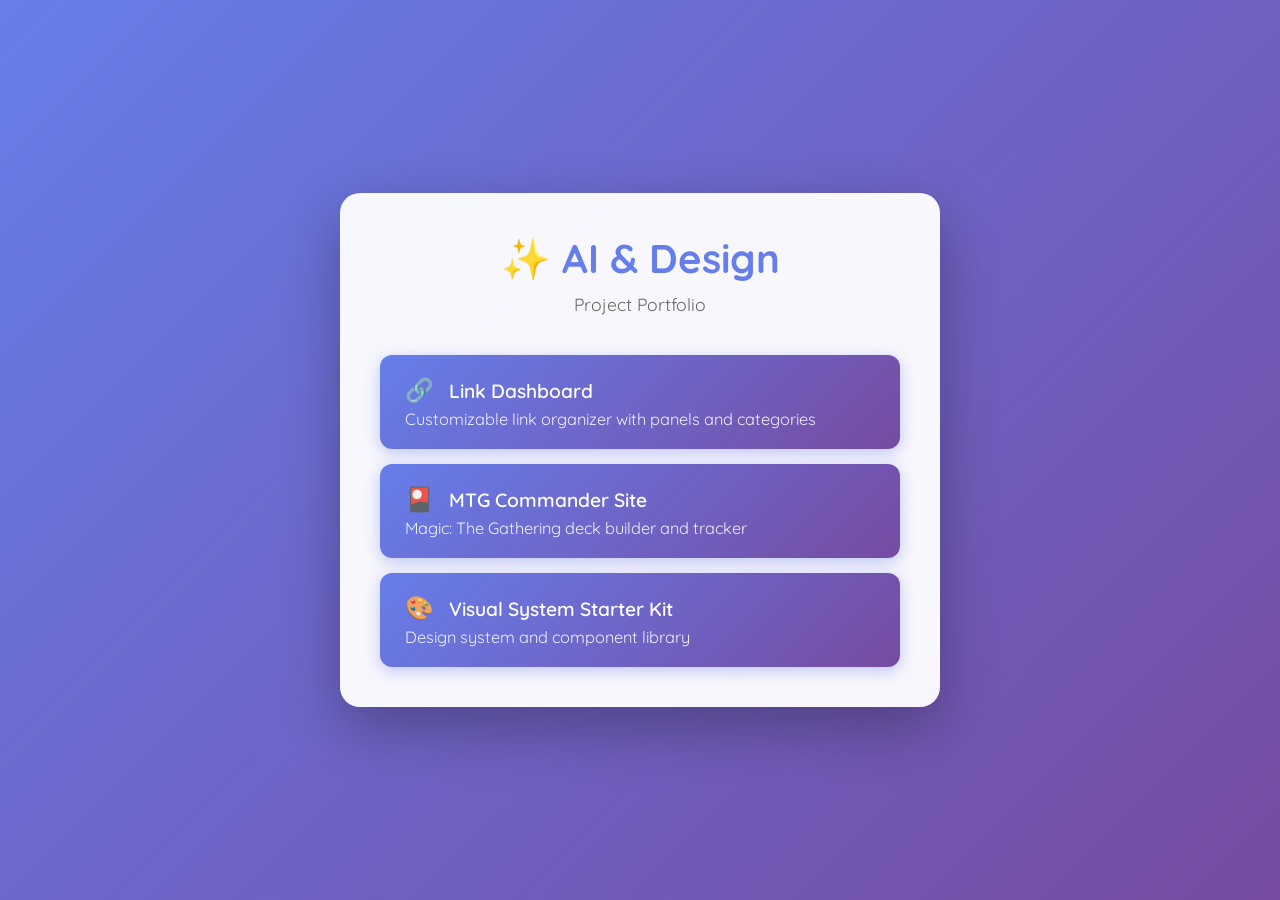
==== index.html @ 387e3c29 "Add project index page with links to all projects" ====
<!DOCTYPE html>
<html lang="en">
<head>
    <meta charset="UTF-8">
    <meta name="viewport" content="width=device-width, initial-scale=1.0">
    <title>AI & Design Projects</title>
    <link rel="preconnect" href="https://fonts.googleapis.com">
    <link rel="preconnect" href="https://fonts.gstatic.com" crossorigin>
    <link href="https://fonts.googleapis.com/css2?family=Quicksand:wght@500;600;700&display=swap" rel="stylesheet">
    <style>
        * {
            margin: 0;
            padding: 0;
            box-sizing: border-box;
        }

        body {
            font-family: 'Quicksand', sans-serif;
            background: linear-gradient(135deg, #667eea 0%, #764ba2 100%);
            min-height: 100vh;
            display: flex;
            align-items: center;
            justify-content: center;
            padding: 20px;
        }

        .container {
            background: rgba(255, 255, 255, 0.95);
            border-radius: 20px;
            padding: 40px;
            max-width: 600px;
            width: 100%;
            box-shadow: 0 20px 60px rgba(0, 0, 0, 0.3);
        }

        h1 {
            text-align: center;
            color: #667eea;
            margin-bottom: 10px;
            font-size: 2.5em;
        }

        .subtitle {
            text-align: center;
            color: #666;
            margin-bottom: 40px;
            font-size: 1.1em;
        }

        .projects {
            display: flex;
            flex-direction: column;
            gap: 15px;
        }

        .project-link {
            display: block;
            padding: 20px 25px;
            background: linear-gradient(135deg, #667eea 0%, #764ba2 100%);
            color: white;
            text-decoration: none;
            border-radius: 12px;
            font-size: 1.2em;
            font-weight: 600;
            transition: transform 0.2s, box-shadow 0.2s;
            box-shadow: 0 4px 15px rgba(102, 126, 234, 0.4);
        }

        .project-link:hover {
            transform: translateY(-3px);
            box-shadow: 0 6px 20px rgba(102, 126, 234, 0.6);
        }

        .project-link .emoji {
            margin-right: 10px;
            font-size: 1.2em;
        }

        .project-description {
            display: block;
            font-size: 0.85em;
            margin-top: 5px;
            opacity: 0.9;
            font-weight: 400;
        }
    </style>
</head>
<body>
    <div class="container">
        <h1>✨ AI & Design</h1>
        <p class="subtitle">Project Portfolio</p>
        
        <div class="projects">
            <a href="Link Site/dashboard/index.html" class="project-link">
                <span class="emoji">🔗</span>
                <span>Link Dashboard</span>
                <span class="project-description">Customizable link organizer with panels and categories</span>
            </a>
            
            <a href="MTG site /mtg-js-blueprint/index.html" class="project-link">
                <span class="emoji">🎴</span>
                <span>MTG Commander Site</span>
                <span class="project-description">Magic: The Gathering deck builder and tracker</span>
            </a>
            
            <a href="visual-system-starter-kit/index.html" class="project-link">
                <span class="emoji">🎨</span>
                <span>Visual System Starter Kit</span>
                <span class="project-description">Design system and component library</span>
            </a>
        </div>
    </div>
</body>
</html>
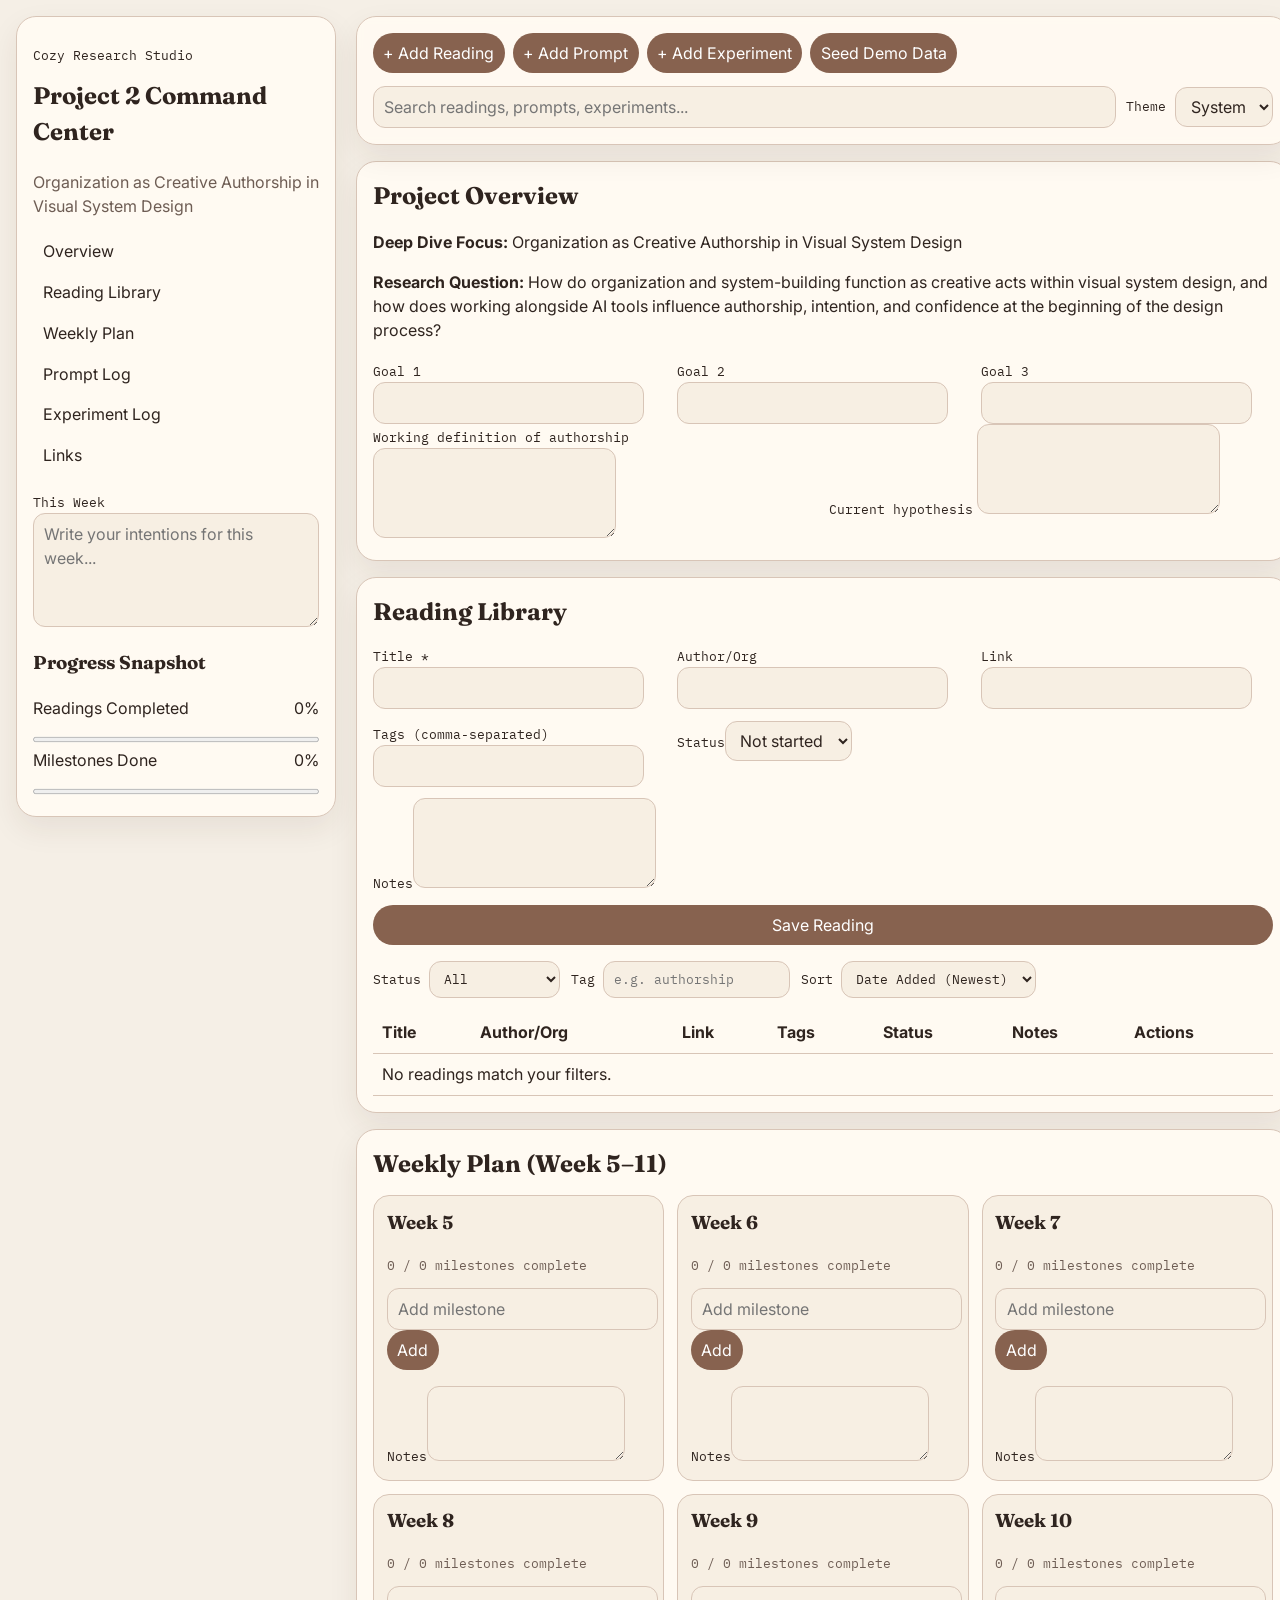
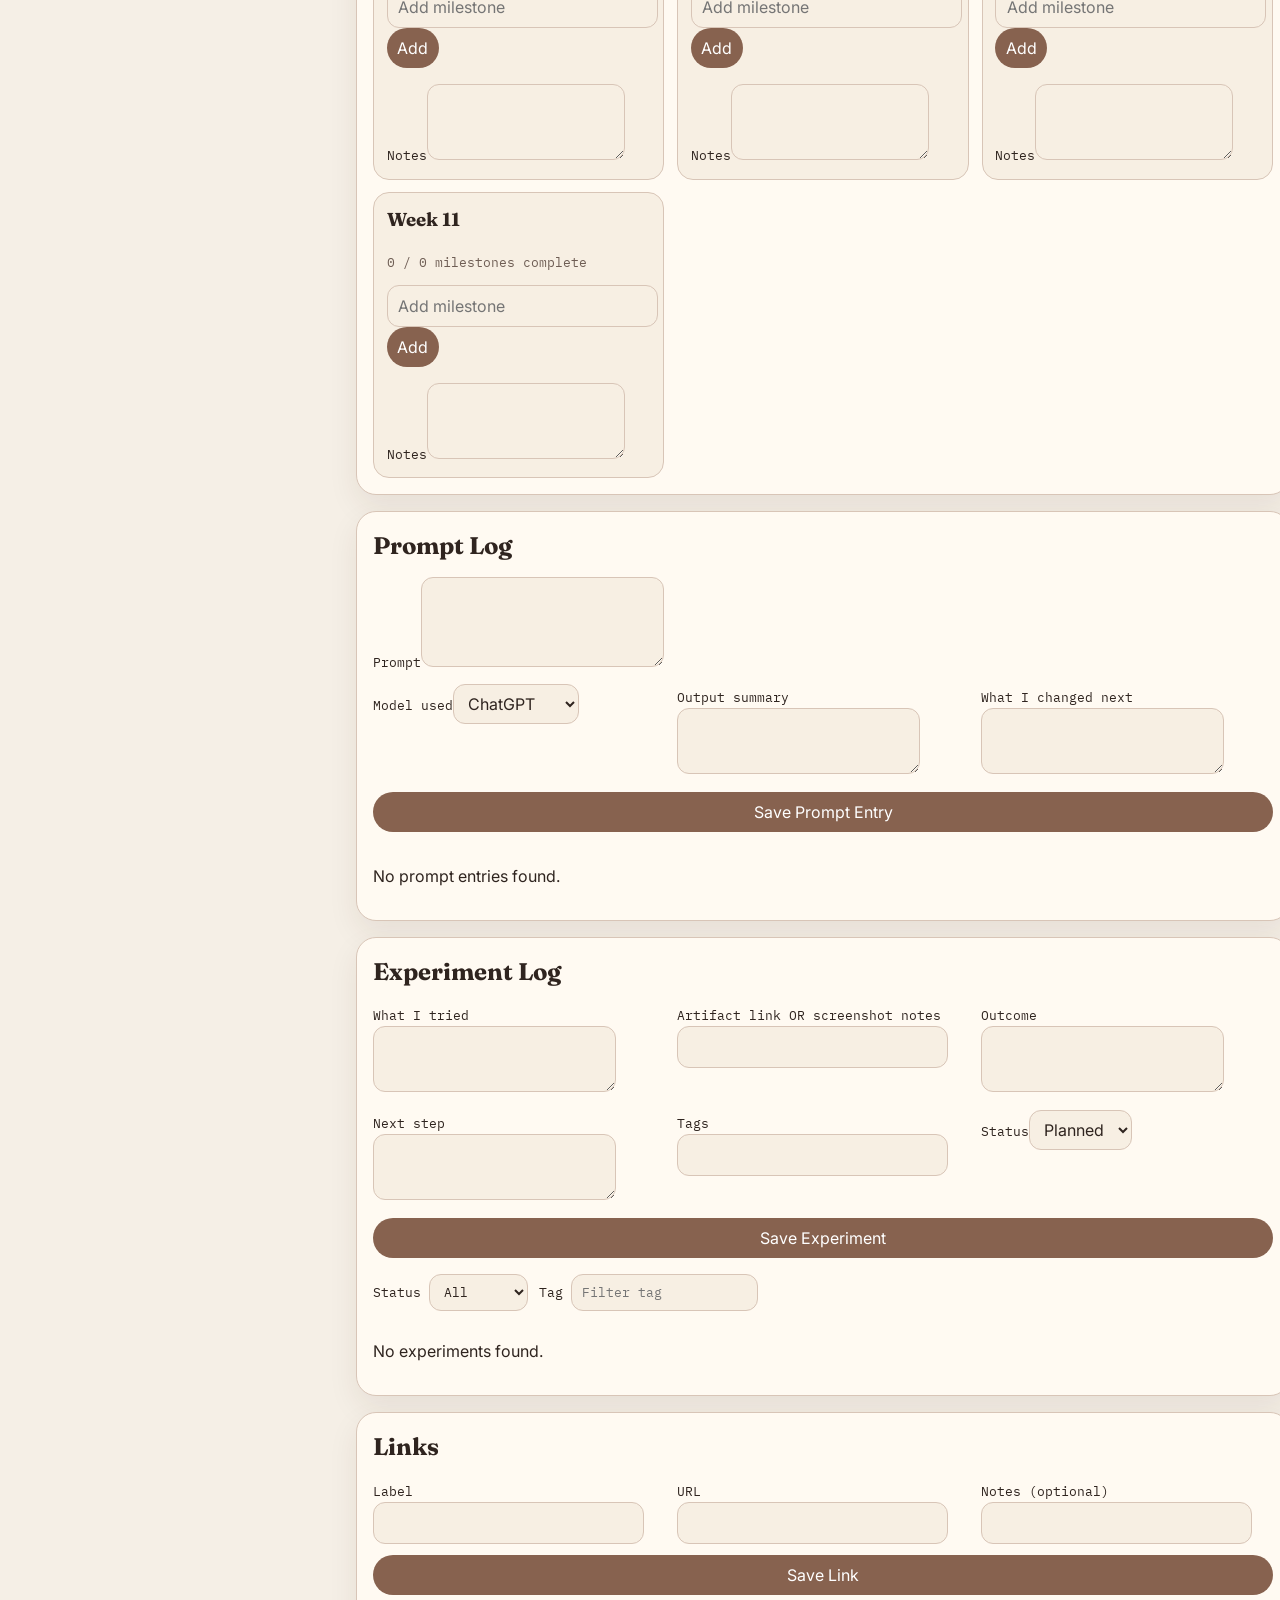
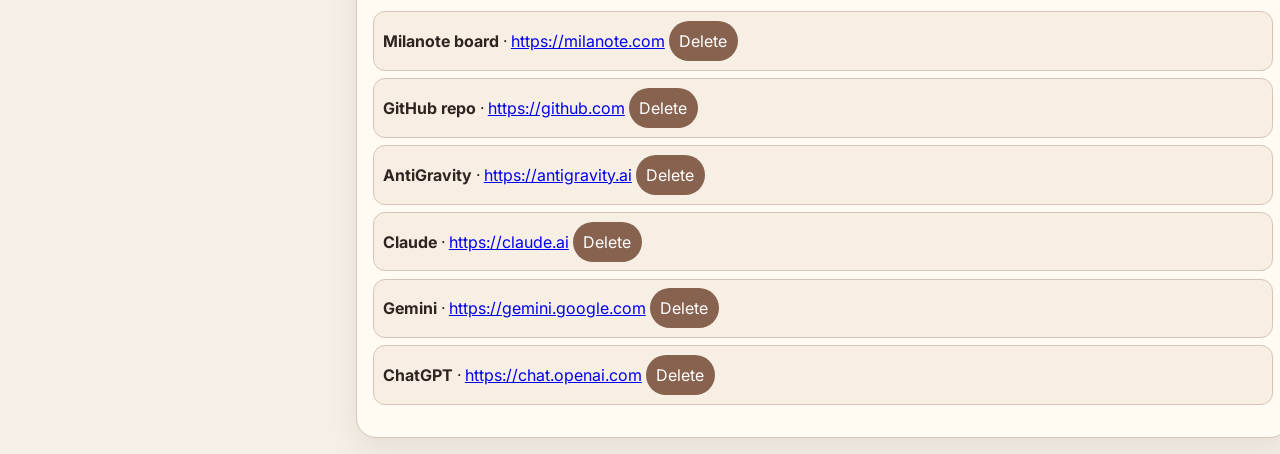
==== commit 9393ec09: "Build Project 2 cozy research dashboard" ====
--- a/index.html
+++ b/index.html
@@ -1,114 +1,197 @@
 <!DOCTYPE html>
-<html lang="en">
+<html lang="en" data-theme="system">
 <head>
-    <meta charset="UTF-8">
-    <meta name="viewport" content="width=device-width, initial-scale=1.0">
-    <title>AI & Design Projects</title>
-    <link rel="preconnect" href="https://fonts.googleapis.com">
-    <link rel="preconnect" href="https://fonts.gstatic.com" crossorigin>
-    <link href="https://fonts.googleapis.com/css2?family=Quicksand:wght@500;600;700&display=swap" rel="stylesheet">
-    <style>
-        * {
-            margin: 0;
-            padding: 0;
-            box-sizing: border-box;
-        }
-
-        body {
-            font-family: 'Quicksand', sans-serif;
-            background: linear-gradient(135deg, #667eea 0%, #764ba2 100%);
-            min-height: 100vh;
-            display: flex;
-            align-items: center;
-            justify-content: center;
-            padding: 20px;
-        }
-
-        .container {
-            background: rgba(255, 255, 255, 0.95);
-            border-radius: 20px;
-            padding: 40px;
-            max-width: 600px;
-            width: 100%;
-            box-shadow: 0 20px 60px rgba(0, 0, 0, 0.3);
-        }
-
-        h1 {
-            text-align: center;
-            color: #667eea;
-            margin-bottom: 10px;
-            font-size: 2.5em;
-        }
-
-        .subtitle {
-            text-align: center;
-            color: #666;
-            margin-bottom: 40px;
-            font-size: 1.1em;
-        }
-
-        .projects {
-            display: flex;
-            flex-direction: column;
-            gap: 15px;
-        }
-
-        .project-link {
-            display: block;
-            padding: 20px 25px;
-            background: linear-gradient(135deg, #667eea 0%, #764ba2 100%);
-            color: white;
-            text-decoration: none;
-            border-radius: 12px;
-            font-size: 1.2em;
-            font-weight: 600;
-            transition: transform 0.2s, box-shadow 0.2s;
-            box-shadow: 0 4px 15px rgba(102, 126, 234, 0.4);
-        }
-
-        .project-link:hover {
-            transform: translateY(-3px);
-            box-shadow: 0 6px 20px rgba(102, 126, 234, 0.6);
-        }
-
-        .project-link .emoji {
-            margin-right: 10px;
-            font-size: 1.2em;
-        }
-
-        .project-description {
-            display: block;
-            font-size: 0.85em;
-            margin-top: 5px;
-            opacity: 0.9;
-            font-weight: 400;
-        }
-    </style>
+  <meta charset="UTF-8" />
+  <meta name="viewport" content="width=device-width, initial-scale=1.0" />
+  <title>Project 2 Command Center · Cozy Research Studio</title>
+  <script>
+    (function applyThemeBeforePaint() {
+      const key = 'p2_theme_preference';
+      const saved = localStorage.getItem(key) || 'system';
+      const root = document.documentElement;
+      root.setAttribute('data-theme', saved);
+      if (saved === 'system') {
+        root.setAttribute(
+          'data-system-theme',
+          window.matchMedia('(prefers-color-scheme: dark)').matches ? 'dark' : 'light'
+        );
+      }
+    })();
+  </script>
+  <link rel="preconnect" href="https://fonts.googleapis.com" />
+  <link rel="preconnect" href="https://fonts.gstatic.com" crossorigin />
+  <link href="https://fonts.googleapis.com/css2?family=Fraunces:opsz,wght@9..144,400;9..144,600&family=Inter:wght@400;500;600;700&family=IBM+Plex+Mono:wght@400;500&display=swap" rel="stylesheet" />
+  <link rel="stylesheet" href="styles.css" />
 </head>
 <body>
-    <div class="container">
-        <h1>✨ AI & Design</h1>
-        <p class="subtitle">Project Portfolio</p>
-        
-        <div class="projects">
-            <a href="Link Site/dashboard/index.html" class="project-link">
-                <span class="emoji">🔗</span>
-                <span>Link Dashboard</span>
-                <span class="project-description">Customizable link organizer with panels and categories</span>
-            </a>
-            
-            <a href="MTG site /mtg-js-blueprint/index.html" class="project-link">
-                <span class="emoji">🎴</span>
-                <span>MTG Commander Site</span>
-                <span class="project-description">Magic: The Gathering deck builder and tracker</span>
-            </a>
-            
-            <a href="visual-system-starter-kit/index.html" class="project-link">
-                <span class="emoji">🎨</span>
-                <span>Visual System Starter Kit</span>
-                <span class="project-description">Design system and component library</span>
-            </a>
+  <div class="app-shell">
+    <aside class="sidebar">
+      <div class="sidebar-title-wrap">
+        <p class="eyebrow">Cozy Research Studio</p>
+        <h1>Project 2 Command Center</h1>
+        <p class="subtitle">Organization as Creative Authorship in Visual System Design</p>
+      </div>
+
+      <nav class="sidebar-nav" aria-label="Section navigation">
+        <a href="#overview">Overview</a>
+        <a href="#readings">Reading Library</a>
+        <a href="#plan">Weekly Plan</a>
+        <a href="#prompts">Prompt Log</a>
+        <a href="#experiments">Experiment Log</a>
+        <a href="#links">Links</a>
+      </nav>
+
+      <section class="widget">
+        <label for="thisWeekText">This Week</label>
+        <textarea id="thisWeekText" rows="4" placeholder="Write your intentions for this week..."></textarea>
+      </section>
+
+      <section class="widget meters">
+        <h3>Progress Snapshot</h3>
+        <div>
+          <div class="meter-label"><span>Readings Completed</span><span id="readingProgressLabel">0%</span></div>
+          <progress id="readingProgress" max="100" value="0"></progress>
         </div>
-    </div>
+        <div>
+          <div class="meter-label"><span>Milestones Done</span><span id="milestoneProgressLabel">0%</span></div>
+          <progress id="milestoneProgress" max="100" value="0"></progress>
+        </div>
+      </section>
+    </aside>
+
+    <main class="main-content">
+      <header class="top-controls card">
+        <div class="quick-actions" role="group" aria-label="Quick add actions">
+          <button type="button" id="quickAddReading">+ Add Reading</button>
+          <button type="button" id="quickAddPrompt">+ Add Prompt</button>
+          <button type="button" id="quickAddExperiment">+ Add Experiment</button>
+          <button type="button" id="seedDemoData">Seed Demo Data</button>
+        </div>
+        <div class="search-theme-row">
+          <label for="globalSearch" class="sr-only">Global Search</label>
+          <input type="search" id="globalSearch" placeholder="Search readings, prompts, experiments..." />
+          <label for="themeSelect">Theme</label>
+          <select id="themeSelect">
+            <option value="light">Light</option>
+            <option value="dark">Dark</option>
+            <option value="system">System</option>
+          </select>
+        </div>
+      </header>
+
+      <section id="overview" class="card panel">
+        <h2>Project Overview</h2>
+        <p><strong>Deep Dive Focus:</strong> Organization as Creative Authorship in Visual System Design</p>
+        <p><strong>Research Question:</strong> How do organization and system-building function as creative acts within visual system design, and how does working alongside AI tools influence authorship, intention, and confidence at the beginning of the design process?</p>
+
+        <div class="form-grid goals-grid">
+          <div>
+            <label for="goal1">Goal 1</label>
+            <input id="goal1" type="text" />
+          </div>
+          <div>
+            <label for="goal2">Goal 2</label>
+            <input id="goal2" type="text" />
+          </div>
+          <div>
+            <label for="goal3">Goal 3</label>
+            <input id="goal3" type="text" />
+          </div>
+        </div>
+
+        <div class="form-grid">
+          <div>
+            <label for="workingDefinition">Working definition of authorship</label>
+            <textarea id="workingDefinition" rows="3"></textarea>
+          </div>
+          <div>
+            <label for="currentHypothesis">Current hypothesis</label>
+            <textarea id="currentHypothesis" rows="3"></textarea>
+          </div>
+        </div>
+      </section>
+
+      <section id="readings" class="card panel">
+        <h2>Reading Library</h2>
+        <form id="readingForm" class="stack-form">
+          <div class="form-grid">
+            <div><label for="readingTitle">Title *</label><input id="readingTitle" required type="text" /></div>
+            <div><label for="readingAuthor">Author/Org</label><input id="readingAuthor" type="text" /></div>
+            <div><label for="readingLink">Link</label><input id="readingLink" type="url" /></div>
+            <div><label for="readingTags">Tags (comma-separated)</label><input id="readingTags" type="text" /></div>
+            <div><label for="readingStatus">Status</label><select id="readingStatus"><option>Not started</option><option>In progress</option><option>Completed</option></select></div>
+          </div>
+          <div><label for="readingNotes">Notes</label><textarea id="readingNotes" rows="3"></textarea></div>
+          <button type="submit">Save Reading</button>
+        </form>
+
+        <div class="controls-row">
+          <label>Status <select id="readingStatusFilter"><option value="all">All</option><option>Not started</option><option>In progress</option><option>Completed</option></select></label>
+          <label>Tag <input id="readingTagFilter" type="text" placeholder="e.g. authorship" /></label>
+          <label>Sort <select id="readingSort"><option value="date-desc">Date Added (Newest)</option><option value="date-asc">Date Added (Oldest)</option><option value="status">Status</option></select></label>
+        </div>
+
+        <div class="table-wrap">
+          <table>
+            <thead><tr><th>Title</th><th>Author/Org</th><th>Link</th><th>Tags</th><th>Status</th><th>Notes</th><th>Actions</th></tr></thead>
+            <tbody id="readingTableBody"></tbody>
+          </table>
+        </div>
+      </section>
+
+      <section id="plan" class="card panel">
+        <h2>Weekly Plan (Week 5–11)</h2>
+        <div id="weeklyCards" class="weekly-grid"></div>
+      </section>
+
+      <section id="prompts" class="card panel">
+        <h2>Prompt Log</h2>
+        <form id="promptForm" class="stack-form">
+          <div><label for="promptText">Prompt</label><textarea id="promptText" rows="3"></textarea></div>
+          <div class="form-grid">
+            <div><label for="promptModel">Model used</label><select id="promptModel"><option>ChatGPT</option><option>Claude</option><option>Gemini</option><option>AntiGravity</option><option>Other</option></select></div>
+            <div><label for="promptSummary">Output summary</label><textarea id="promptSummary" rows="2"></textarea></div>
+            <div><label for="promptChange">What I changed next</label><textarea id="promptChange" rows="2"></textarea></div>
+          </div>
+          <button type="submit">Save Prompt Entry</button>
+        </form>
+        <div id="promptList" class="cards-list"></div>
+      </section>
+
+      <section id="experiments" class="card panel">
+        <h2>Experiment Log</h2>
+        <form id="experimentForm" class="stack-form">
+          <div class="form-grid">
+            <div><label for="experimentTried">What I tried</label><textarea id="experimentTried" rows="2"></textarea></div>
+            <div><label for="experimentArtifact">Artifact link OR screenshot notes</label><input id="experimentArtifact" type="text" /></div>
+            <div><label for="experimentOutcome">Outcome</label><textarea id="experimentOutcome" rows="2"></textarea></div>
+            <div><label for="experimentNext">Next step</label><textarea id="experimentNext" rows="2"></textarea></div>
+            <div><label for="experimentTags">Tags</label><input id="experimentTags" type="text" /></div>
+            <div><label for="experimentStatus">Status</label><select id="experimentStatus"><option>Planned</option><option>Running</option><option>Done</option></select></div>
+          </div>
+          <button type="submit">Save Experiment</button>
+        </form>
+        <div class="controls-row">
+          <label>Status <select id="experimentStatusFilter"><option value="all">All</option><option>Planned</option><option>Running</option><option>Done</option></select></label>
+          <label>Tag <input id="experimentTagFilter" type="text" placeholder="Filter tag" /></label>
+        </div>
+        <div id="experimentList" class="cards-list"></div>
+      </section>
+
+      <section id="links" class="card panel">
+        <h2>Links</h2>
+        <form id="linkForm" class="stack-form">
+          <div class="form-grid">
+            <div><label for="linkLabel">Label</label><input id="linkLabel" type="text" /></div>
+            <div><label for="linkUrl">URL</label><input id="linkUrl" type="url" /></div>
+            <div><label for="linkNotes">Notes (optional)</label><input id="linkNotes" type="text" /></div>
+          </div>
+          <button type="submit">Save Link</button>
+        </form>
+        <ul id="linksList" class="links-list"></ul>
+      </section>
+    </main>
+  </div>
+  <script src="script.js"></script>
 </body>
-</html>+</html>
--- a/styles.css
+++ b/styles.css
@@ -0,0 +1,129 @@
+:root {
+  --bg: #f5efe6;
+  --surface: #fffaf2;
+  --surface-2: #f7efe3;
+  --text: #2f241f;
+  --muted: #6e5d54;
+  --accent: #87624f;
+  --accent-soft: #ecdacb;
+  --border: #d8c5b7;
+  --shadow: 0 12px 30px rgba(61, 38, 24, 0.08);
+}
+
+:root[data-theme='dark'],
+:root[data-theme='system'][data-system-theme='dark'] {
+  --bg: #1d1815;
+  --surface: #2a221d;
+  --surface-2: #332923;
+  --text: #f4ebe5;
+  --muted: #cfbdb1;
+  --accent: #e4a883;
+  --accent-soft: #4a3528;
+  --border: #5f4d43;
+  --shadow: 0 12px 30px rgba(0, 0, 0, 0.35);
+}
+
+* { box-sizing: border-box; }
+html, body { margin: 0; }
+body {
+  font-family: 'Inter', sans-serif;
+  background: var(--bg);
+  color: var(--text);
+  line-height: 1.5;
+}
+
+h1, h2, h3 { font-family: 'Fraunces', serif; margin-top: 0; }
+h2 { margin-bottom: 0.8rem; }
+label, .eyebrow, .chip, .status-pill, .meta {
+  font-family: 'IBM Plex Mono', monospace;
+  font-size: 0.8rem;
+}
+
+.app-shell { display: grid; grid-template-columns: 320px 1fr; gap: 1.25rem; max-width: 1500px; margin: 0 auto; padding: 1rem; }
+.sidebar {
+  position: sticky;
+  top: 1rem;
+  align-self: start;
+  background: var(--surface);
+  border: 1px solid var(--border);
+  border-radius: 20px;
+  box-shadow: var(--shadow);
+  padding: 1rem;
+  max-height: calc(100vh - 2rem);
+  overflow: auto;
+}
+.subtitle { color: var(--muted); }
+.sidebar-nav { display: grid; gap: 0.35rem; margin: 1rem 0; }
+.sidebar-nav a { text-decoration: none; color: var(--text); padding: 0.35rem 0.6rem; border-radius: 999px; }
+.sidebar-nav a:hover, .sidebar-nav a:focus { background: var(--accent-soft); outline: none; }
+.widget { margin-top: 1rem; }
+.widget textarea { width: 100%; }
+.meter-label { display: flex; justify-content: space-between; margin-bottom: 0.25rem; }
+progress { width: 100%; height: 0.7rem; }
+
+.main-content { display: grid; gap: 1rem; }
+.card {
+  background: var(--surface);
+  border: 1px solid var(--border);
+  border-radius: 20px;
+  padding: 1rem;
+  box-shadow: var(--shadow);
+}
+.top-controls { position: sticky; top: 1rem; z-index: 10; display: grid; gap: 0.8rem; background: color-mix(in oklab, var(--surface), transparent 6%); backdrop-filter: blur(5px); }
+.quick-actions { display: flex; flex-wrap: wrap; gap: 0.5rem; }
+.search-theme-row { display: flex; flex-wrap: wrap; gap: 0.6rem; align-items: center; }
+#globalSearch { flex: 1; min-width: 260px; }
+
+button, input, select, textarea {
+  font: inherit;
+  color: inherit;
+  background: var(--surface-2);
+  border: 1px solid var(--border);
+  border-radius: 12px;
+  padding: 0.5rem 0.65rem;
+}
+button {
+  border-radius: 999px;
+  background: var(--accent);
+  color: #fff;
+  border: none;
+  cursor: pointer;
+}
+button:hover { transform: translateY(-1px); filter: brightness(1.05); }
+button:focus-visible, input:focus-visible, textarea:focus-visible, select:focus-visible, summary:focus-visible {
+  outline: 2px solid var(--accent);
+  outline-offset: 2px;
+}
+
+.form-grid { display: grid; gap: 0.75rem; grid-template-columns: repeat(auto-fit, minmax(220px, 1fr)); }
+.stack-form { display: grid; gap: 0.7rem; margin-bottom: 1rem; }
+.controls-row { display: flex; flex-wrap: wrap; gap: 0.7rem; margin-bottom: 0.8rem; }
+.table-wrap { overflow: auto; }
+table { width: 100%; border-collapse: collapse; min-width: 900px; }
+th, td { border-bottom: 1px solid var(--border); text-align: left; padding: 0.55rem; vertical-align: top; }
+
+.chip { display: inline-flex; padding: 0.18rem 0.45rem; margin: 0.1rem; border-radius: 999px; background: var(--accent-soft); }
+.status-pill { display: inline-flex; padding: 0.2rem 0.55rem; border-radius: 999px; }
+.status-not-started, .status-planned { background: #ccb9aa; color: #1c1511; }
+.status-in-progress, .status-running { background: #efd7a9; color: #2e2305; }
+.status-completed, .status-done { background: #aed8b0; color: #112413; }
+
+.weekly-grid { display: grid; gap: 0.8rem; grid-template-columns: repeat(auto-fit, minmax(280px, 1fr)); }
+.week-card { background: var(--surface-2); border: 1px solid var(--border); border-radius: 16px; padding: 0.8rem; }
+.week-milestones { list-style: none; padding: 0; margin: 0.5rem 0; display: grid; gap: 0.4rem; }
+.week-milestones li { display: flex; gap: 0.4rem; align-items: center; }
+
+.cards-list { display: grid; gap: 0.7rem; }
+.log-card { background: var(--surface-2); border: 1px solid var(--border); border-radius: 14px; padding: 0.75rem; }
+.log-card summary { cursor: pointer; }
+.meta { color: var(--muted); }
+.links-list { list-style: none; padding: 0; display: grid; gap: 0.45rem; }
+.links-list li { background: var(--surface-2); border: 1px solid var(--border); padding: 0.55rem; border-radius: 12px; }
+
+.sr-only { position: absolute; left: -9999px; }
+
+@media (max-width: 980px) {
+  .app-shell { grid-template-columns: 1fr; }
+  .sidebar { position: static; max-height: none; }
+  .top-controls { position: static; }
+}
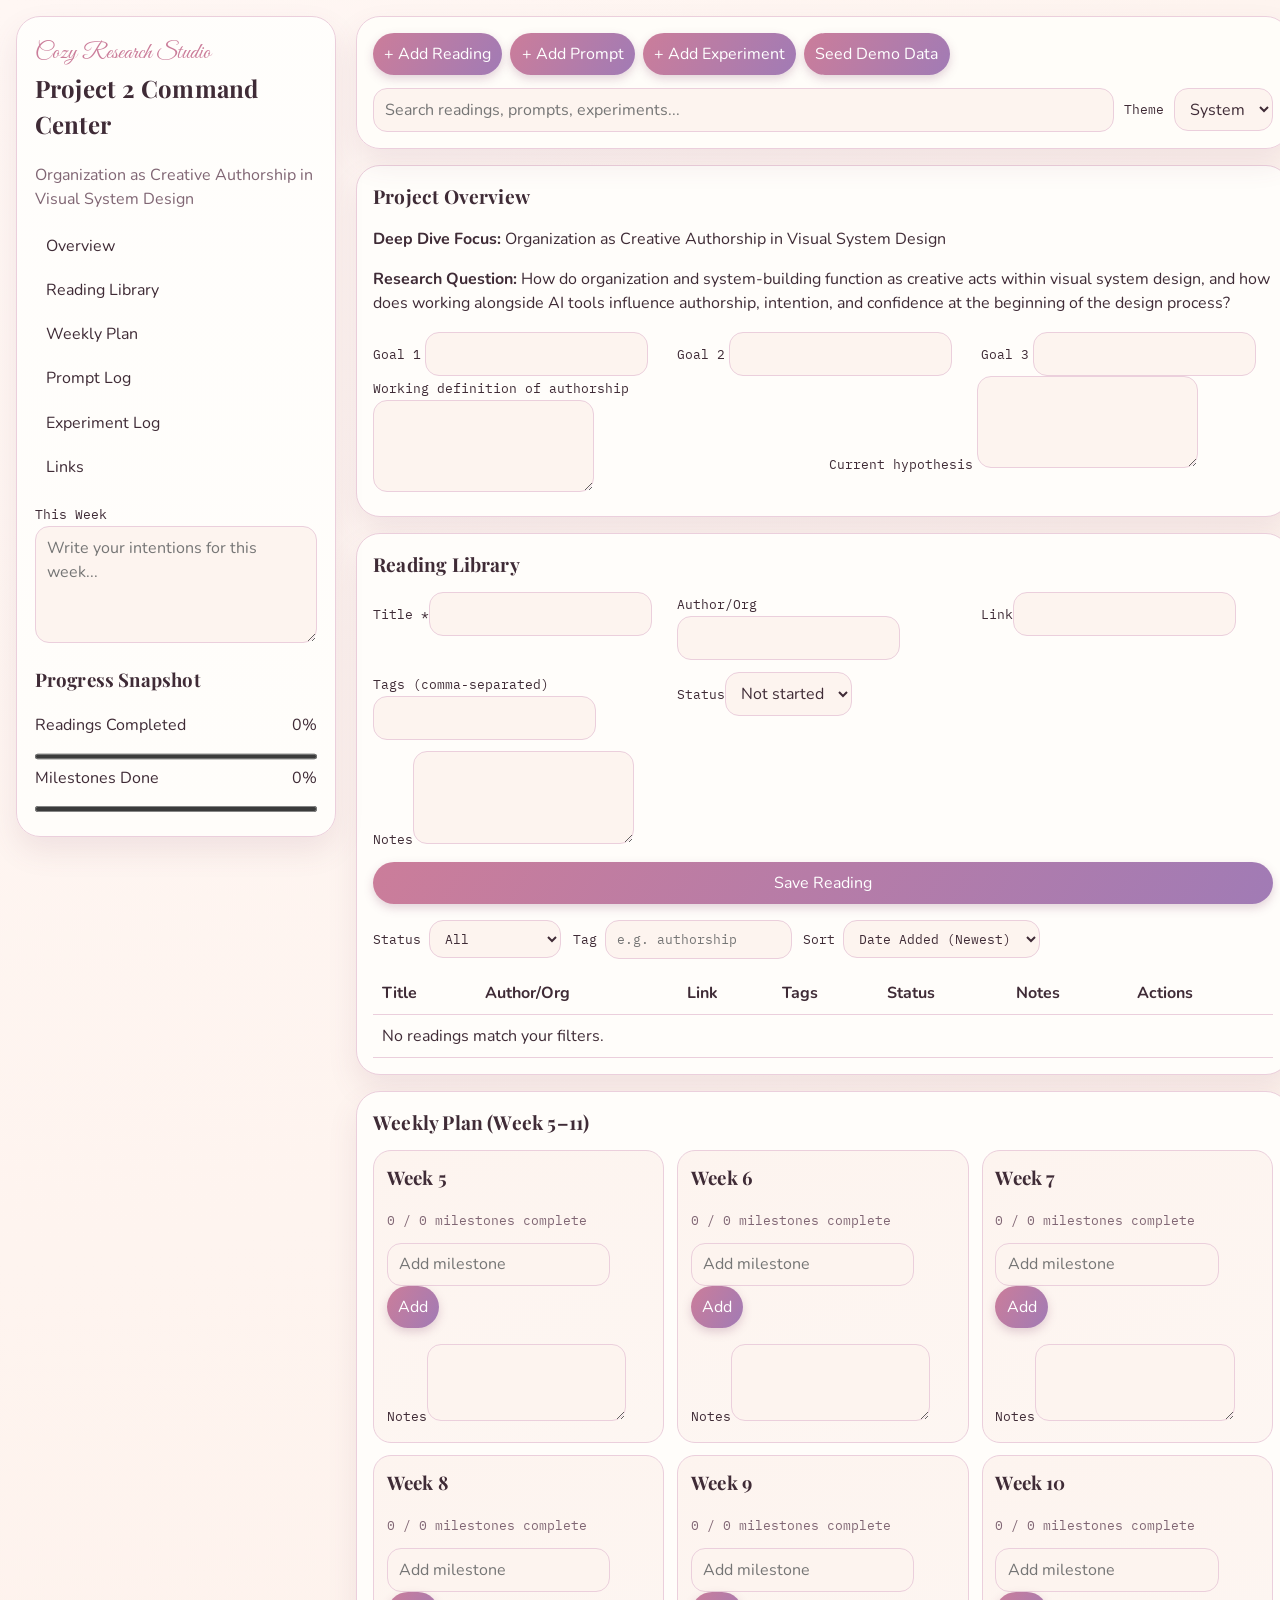
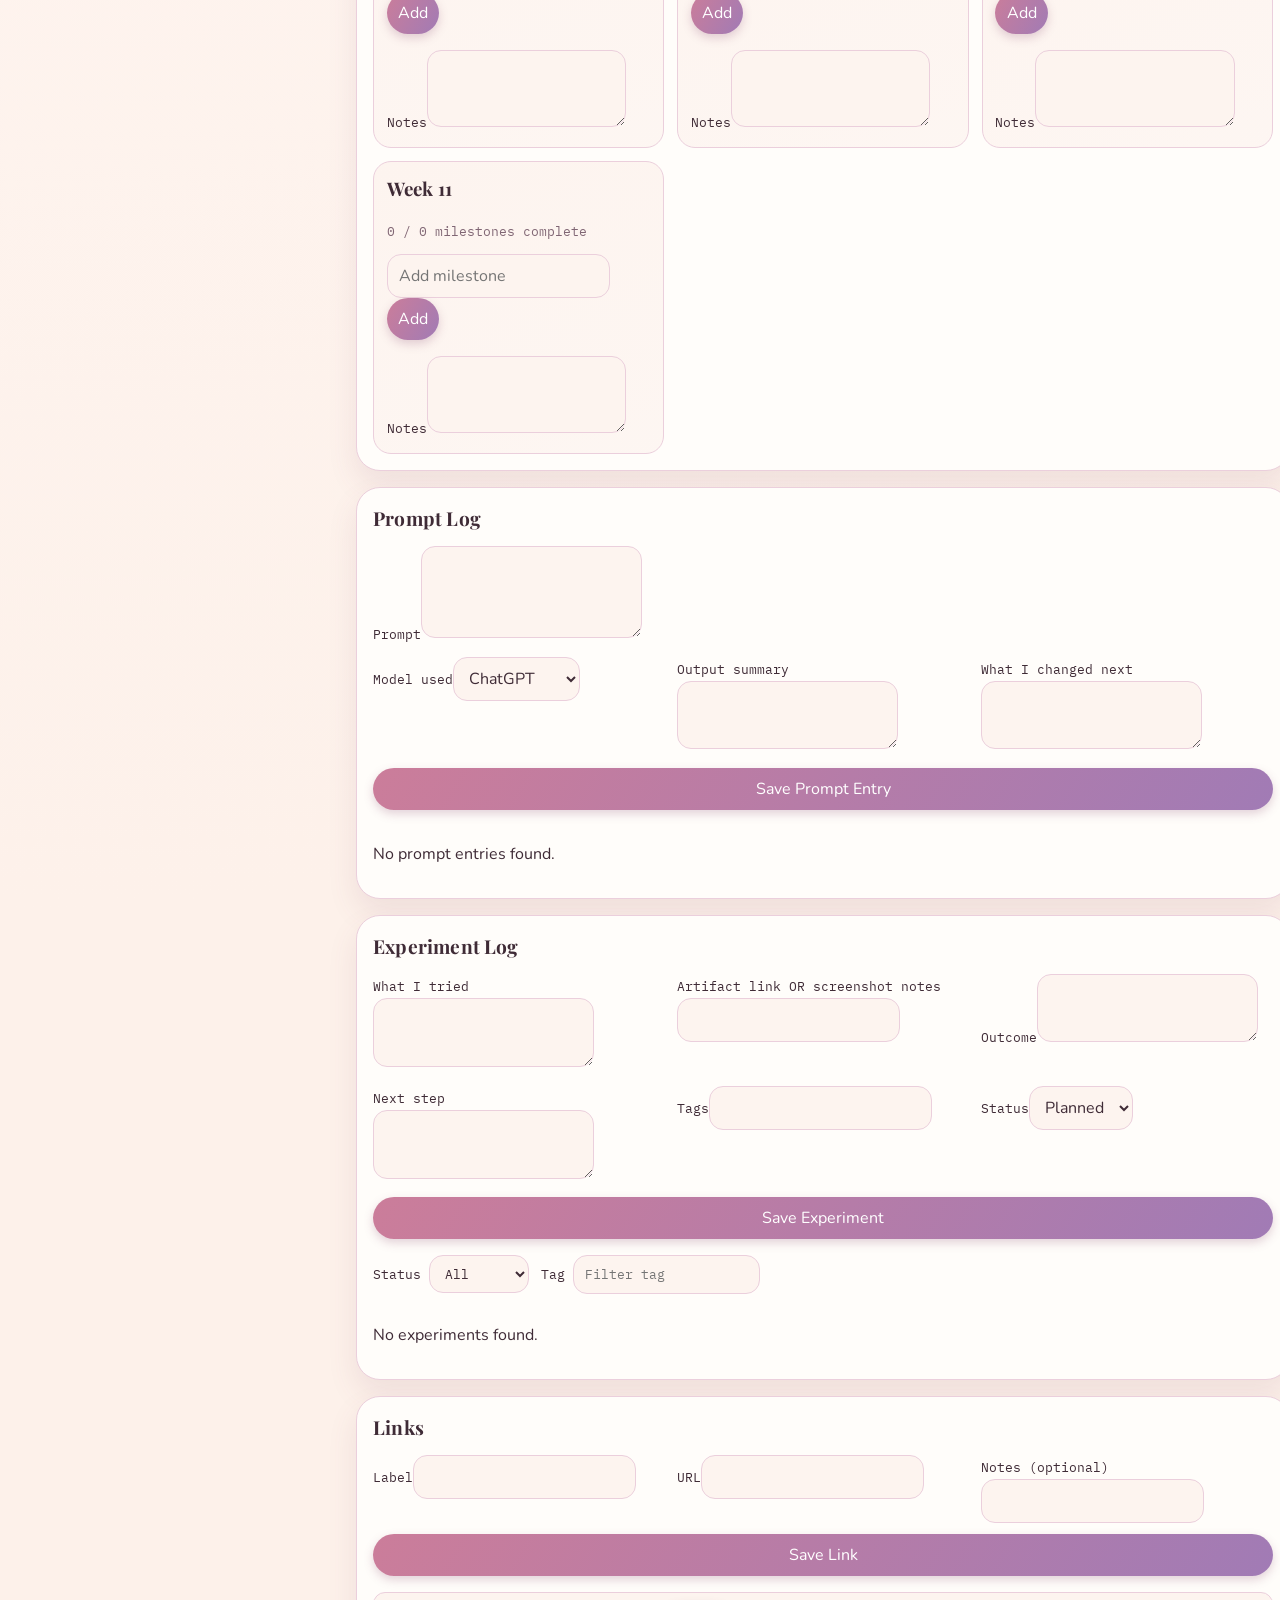
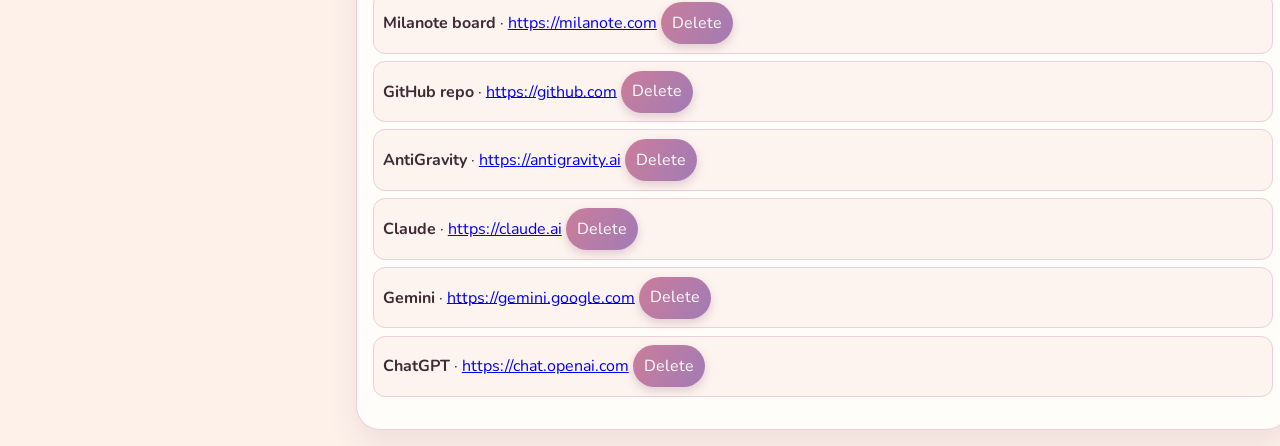
==== commit e9cc0219: "Refine dashboard with feminine cottagecore theme" ====
--- a/index.html
+++ b/index.html
@@ -20,7 +20,7 @@
   </script>
   <link rel="preconnect" href="https://fonts.googleapis.com" />
   <link rel="preconnect" href="https://fonts.gstatic.com" crossorigin />
-  <link href="https://fonts.googleapis.com/css2?family=Fraunces:opsz,wght@9..144,400;9..144,600&family=Inter:wght@400;500;600;700&family=IBM+Plex+Mono:wght@400;500&display=swap" rel="stylesheet" />
+  <link href="https://fonts.googleapis.com/css2?family=Great+Vibes&family=IBM+Plex+Mono:wght@400;500&family=Nunito:wght@400;500;600;700&family=Playfair+Display:wght@500;600;700&display=swap" rel="stylesheet" />
   <link rel="stylesheet" href="styles.css" />
 </head>
 <body>
--- a/styles.css
+++ b/styles.css
@@ -1,75 +1,126 @@
 :root {
-  --bg: #f5efe6;
-  --surface: #fffaf2;
-  --surface-2: #f7efe3;
-  --text: #2f241f;
-  --muted: #6e5d54;
-  --accent: #87624f;
-  --accent-soft: #ecdacb;
-  --border: #d8c5b7;
-  --shadow: 0 12px 30px rgba(61, 38, 24, 0.08);
+  --bg: #fff7f4;
+  --bg-2: #fdf1ea;
+  --surface: #fffdfa;
+  --surface-2: #fdf4ef;
+  --text: #3f2b36;
+  --muted: #806674;
+  --accent: #cb7d9a;
+  --accent-2: #a17bb5;
+  --accent-soft: #f7dfe9;
+  --border: #ebcfdc;
+  --shadow: 0 14px 30px rgba(130, 77, 99, 0.11);
 }
 
 :root[data-theme='dark'],
 :root[data-theme='system'][data-system-theme='dark'] {
-  --bg: #1d1815;
-  --surface: #2a221d;
-  --surface-2: #332923;
-  --text: #f4ebe5;
-  --muted: #cfbdb1;
-  --accent: #e4a883;
-  --accent-soft: #4a3528;
-  --border: #5f4d43;
-  --shadow: 0 12px 30px rgba(0, 0, 0, 0.35);
+  --bg: #211722;
+  --bg-2: #2a1f2b;
+  --surface: #312333;
+  --surface-2: #3b2b3e;
+  --text: #faecf2;
+  --muted: #ddc0ce;
+  --accent: #f2a1c0;
+  --accent-2: #d2b2f4;
+  --accent-soft: #5d4153;
+  --border: #6e4f64;
+  --shadow: 0 14px 30px rgba(0, 0, 0, 0.35);
 }
 
 * { box-sizing: border-box; }
 html, body { margin: 0; }
 body {
-  font-family: 'Inter', sans-serif;
-  background: var(--bg);
+  font-family: 'Nunito', 'Inter', sans-serif;
+  background: radial-gradient(circle at top left, var(--bg), var(--bg-2) 65%);
   color: var(--text);
-  line-height: 1.5;
-}
-
-h1, h2, h3 { font-family: 'Fraunces', serif; margin-top: 0; }
-h2 { margin-bottom: 0.8rem; }
-label, .eyebrow, .chip, .status-pill, .meta {
+  line-height: 1.52;
+}
+
+h1, h2, h3 {
+  font-family: 'Playfair Display', 'Fraunces', serif;
+  margin-top: 0;
+  letter-spacing: 0.01em;
+}
+
+h1 { font-size: clamp(1.5rem, 1.8vw, 2rem); }
+h2 { margin-bottom: 0.8rem; font-size: clamp(1.2rem, 1.3vw, 1.5rem); }
+
+label, .chip, .status-pill, .meta {
   font-family: 'IBM Plex Mono', monospace;
-  font-size: 0.8rem;
-}
-
-.app-shell { display: grid; grid-template-columns: 320px 1fr; gap: 1.25rem; max-width: 1500px; margin: 0 auto; padding: 1rem; }
+  font-size: 0.79rem;
+}
+
+.eyebrow {
+  font-family: 'Great Vibes', cursive;
+  font-size: 1.45rem;
+  color: var(--accent);
+  margin: 0;
+}
+
+.app-shell {
+  display: grid;
+  grid-template-columns: 320px 1fr;
+  gap: 1.25rem;
+  max-width: 1520px;
+  margin: 0 auto;
+  padding: 1rem;
+}
+
 .sidebar {
   position: sticky;
   top: 1rem;
   align-self: start;
-  background: var(--surface);
-  border: 1px solid var(--border);
-  border-radius: 20px;
+  background: linear-gradient(180deg, color-mix(in oklab, var(--surface), #fff 30%), var(--surface));
+  border: 1px solid var(--border);
+  border-radius: 24px;
   box-shadow: var(--shadow);
-  padding: 1rem;
+  padding: 1.1rem;
   max-height: calc(100vh - 2rem);
   overflow: auto;
 }
-.subtitle { color: var(--muted); }
-.sidebar-nav { display: grid; gap: 0.35rem; margin: 1rem 0; }
-.sidebar-nav a { text-decoration: none; color: var(--text); padding: 0.35rem 0.6rem; border-radius: 999px; }
-.sidebar-nav a:hover, .sidebar-nav a:focus { background: var(--accent-soft); outline: none; }
+
+.subtitle { color: var(--muted); margin-top: 0.25rem; }
+.sidebar-nav { display: grid; gap: 0.4rem; margin: 1rem 0; }
+
+.sidebar-nav a {
+  text-decoration: none;
+  color: var(--text);
+  padding: 0.42rem 0.72rem;
+  border-radius: 999px;
+  transition: 140ms ease;
+}
+
+.sidebar-nav a:hover, .sidebar-nav a:focus {
+  background: var(--accent-soft);
+  outline: none;
+  transform: translateX(2px);
+}
+
 .widget { margin-top: 1rem; }
 .widget textarea { width: 100%; }
 .meter-label { display: flex; justify-content: space-between; margin-bottom: 0.25rem; }
-progress { width: 100%; height: 0.7rem; }
+progress { width: 100%; height: 0.7rem; accent-color: var(--accent); }
 
 .main-content { display: grid; gap: 1rem; }
+
 .card {
   background: var(--surface);
   border: 1px solid var(--border);
-  border-radius: 20px;
+  border-radius: 24px;
   padding: 1rem;
   box-shadow: var(--shadow);
 }
-.top-controls { position: sticky; top: 1rem; z-index: 10; display: grid; gap: 0.8rem; background: color-mix(in oklab, var(--surface), transparent 6%); backdrop-filter: blur(5px); }
+
+.top-controls {
+  position: sticky;
+  top: 1rem;
+  z-index: 10;
+  display: grid;
+  gap: 0.8rem;
+  background: color-mix(in oklab, var(--surface), transparent 8%);
+  backdrop-filter: blur(7px);
+}
+
 .quick-actions { display: flex; flex-wrap: wrap; gap: 0.5rem; }
 .search-theme-row { display: flex; flex-wrap: wrap; gap: 0.6rem; align-items: center; }
 #globalSearch { flex: 1; min-width: 260px; }
@@ -79,18 +130,29 @@
   color: inherit;
   background: var(--surface-2);
   border: 1px solid var(--border);
-  border-radius: 12px;
-  padding: 0.5rem 0.65rem;
-}
+  border-radius: 14px;
+  padding: 0.55rem 0.7rem;
+}
+
 button {
   border-radius: 999px;
-  background: var(--accent);
+  background: linear-gradient(120deg, var(--accent), var(--accent-2));
   color: #fff;
   border: none;
   cursor: pointer;
-}
-button:hover { transform: translateY(-1px); filter: brightness(1.05); }
-button:focus-visible, input:focus-visible, textarea:focus-visible, select:focus-visible, summary:focus-visible {
+  box-shadow: 0 4px 10px rgba(145, 85, 120, 0.25);
+}
+
+button:hover {
+  transform: translateY(-1px);
+  filter: brightness(1.05);
+}
+
+button:focus-visible,
+input:focus-visible,
+textarea:focus-visible,
+select:focus-visible,
+summary:focus-visible {
   outline: 2px solid var(--accent);
   outline-offset: 2px;
 }
@@ -99,22 +161,36 @@
 .stack-form { display: grid; gap: 0.7rem; margin-bottom: 1rem; }
 .controls-row { display: flex; flex-wrap: wrap; gap: 0.7rem; margin-bottom: 0.8rem; }
 .table-wrap { overflow: auto; }
+
 table { width: 100%; border-collapse: collapse; min-width: 900px; }
 th, td { border-bottom: 1px solid var(--border); text-align: left; padding: 0.55rem; vertical-align: top; }
 
-.chip { display: inline-flex; padding: 0.18rem 0.45rem; margin: 0.1rem; border-radius: 999px; background: var(--accent-soft); }
+.chip {
+  display: inline-flex;
+  padding: 0.2rem 0.46rem;
+  margin: 0.1rem;
+  border-radius: 999px;
+  background: var(--accent-soft);
+}
+
 .status-pill { display: inline-flex; padding: 0.2rem 0.55rem; border-radius: 999px; }
-.status-not-started, .status-planned { background: #ccb9aa; color: #1c1511; }
-.status-in-progress, .status-running { background: #efd7a9; color: #2e2305; }
-.status-completed, .status-done { background: #aed8b0; color: #112413; }
+.status-not-started, .status-planned { background: #e6cfd8; color: #432734; }
+.status-in-progress, .status-running { background: #f0dfb8; color: #49380e; }
+.status-completed, .status-done { background: #c3e2c8; color: #16391f; }
 
 .weekly-grid { display: grid; gap: 0.8rem; grid-template-columns: repeat(auto-fit, minmax(280px, 1fr)); }
-.week-card { background: var(--surface-2); border: 1px solid var(--border); border-radius: 16px; padding: 0.8rem; }
+.week-card {
+  background: linear-gradient(160deg, var(--surface-2), color-mix(in oklab, var(--surface-2), #fff 20%));
+  border: 1px solid var(--border);
+  border-radius: 18px;
+  padding: 0.8rem;
+}
+
 .week-milestones { list-style: none; padding: 0; margin: 0.5rem 0; display: grid; gap: 0.4rem; }
 .week-milestones li { display: flex; gap: 0.4rem; align-items: center; }
 
 .cards-list { display: grid; gap: 0.7rem; }
-.log-card { background: var(--surface-2); border: 1px solid var(--border); border-radius: 14px; padding: 0.75rem; }
+.log-card { background: var(--surface-2); border: 1px solid var(--border); border-radius: 15px; padding: 0.75rem; }
 .log-card summary { cursor: pointer; }
 .meta { color: var(--muted); }
 .links-list { list-style: none; padding: 0; display: grid; gap: 0.45rem; }
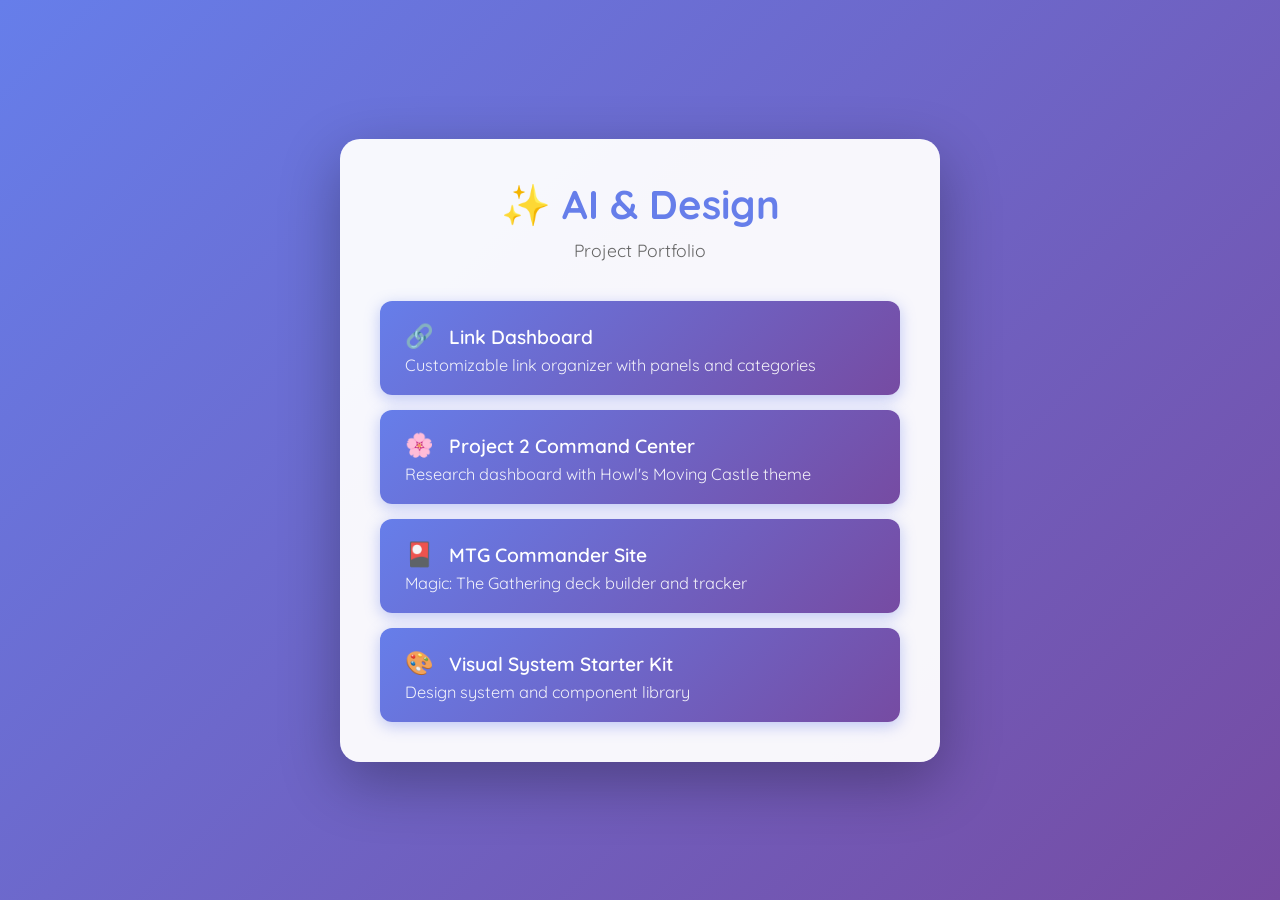
==== commit 9515d3f7: "feat: add project 2 to portfolio index" ====
--- a/index.html
+++ b/index.html
@@ -1,197 +1,120 @@
 <!DOCTYPE html>
-<html lang="en" data-theme="system">
+<html lang="en">
 <head>
-  <meta charset="UTF-8" />
-  <meta name="viewport" content="width=device-width, initial-scale=1.0" />
-  <title>Project 2 Command Center · Cozy Research Studio</title>
-  <script>
-    (function applyThemeBeforePaint() {
-      const key = 'p2_theme_preference';
-      const saved = localStorage.getItem(key) || 'system';
-      const root = document.documentElement;
-      root.setAttribute('data-theme', saved);
-      if (saved === 'system') {
-        root.setAttribute(
-          'data-system-theme',
-          window.matchMedia('(prefers-color-scheme: dark)').matches ? 'dark' : 'light'
-        );
-      }
-    })();
-  </script>
-  <link rel="preconnect" href="https://fonts.googleapis.com" />
-  <link rel="preconnect" href="https://fonts.gstatic.com" crossorigin />
-  <link href="https://fonts.googleapis.com/css2?family=Great+Vibes&family=IBM+Plex+Mono:wght@400;500&family=Nunito:wght@400;500;600;700&family=Playfair+Display:wght@500;600;700&display=swap" rel="stylesheet" />
-  <link rel="stylesheet" href="styles.css" />
+    <meta charset="UTF-8">
+    <meta name="viewport" content="width=device-width, initial-scale=1.0">
+    <title>AI & Design Projects</title>
+    <link rel="preconnect" href="https://fonts.googleapis.com">
+    <link rel="preconnect" href="https://fonts.gstatic.com" crossorigin>
+    <link href="https://fonts.googleapis.com/css2?family=Quicksand:wght@500;600;700&display=swap" rel="stylesheet">
+    <style>
+        * {
+            margin: 0;
+            padding: 0;
+            box-sizing: border-box;
+        }
+
+        body {
+            font-family: 'Quicksand', sans-serif;
+            background: linear-gradient(135deg, #667eea 0%, #764ba2 100%);
+            min-height: 100vh;
+            display: flex;
+            align-items: center;
+            justify-content: center;
+            padding: 20px;
+        }
+
+        .container {
+            background: rgba(255, 255, 255, 0.95);
+            border-radius: 20px;
+            padding: 40px;
+            max-width: 600px;
+            width: 100%;
+            box-shadow: 0 20px 60px rgba(0, 0, 0, 0.3);
+        }
+
+        h1 {
+            text-align: center;
+            color: #667eea;
+            margin-bottom: 10px;
+            font-size: 2.5em;
+        }
+
+        .subtitle {
+            text-align: center;
+            color: #666;
+            margin-bottom: 40px;
+            font-size: 1.1em;
+        }
+
+        .projects {
+            display: flex;
+            flex-direction: column;
+            gap: 15px;
+        }
+
+        .project-link {
+            display: block;
+            padding: 20px 25px;
+            background: linear-gradient(135deg, #667eea 0%, #764ba2 100%);
+            color: white;
+            text-decoration: none;
+            border-radius: 12px;
+            font-size: 1.2em;
+            font-weight: 600;
+            transition: transform 0.2s, box-shadow 0.2s;
+            box-shadow: 0 4px 15px rgba(102, 126, 234, 0.4);
+        }
+
+        .project-link:hover {
+            transform: translateY(-3px);
+            box-shadow: 0 6px 20px rgba(102, 126, 234, 0.6);
+        }
+
+        .project-link .emoji {
+            margin-right: 10px;
+            font-size: 1.2em;
+        }
+
+        .project-description {
+            display: block;
+            font-size: 0.85em;
+            margin-top: 5px;
+            opacity: 0.9;
+            font-weight: 400;
+        }
+    </style>
 </head>
 <body>
-  <div class="app-shell">
-    <aside class="sidebar">
-      <div class="sidebar-title-wrap">
-        <p class="eyebrow">Cozy Research Studio</p>
-        <h1>Project 2 Command Center</h1>
-        <p class="subtitle">Organization as Creative Authorship in Visual System Design</p>
-      </div>
-
-      <nav class="sidebar-nav" aria-label="Section navigation">
-        <a href="#overview">Overview</a>
-        <a href="#readings">Reading Library</a>
-        <a href="#plan">Weekly Plan</a>
-        <a href="#prompts">Prompt Log</a>
-        <a href="#experiments">Experiment Log</a>
-        <a href="#links">Links</a>
-      </nav>
-
-      <section class="widget">
-        <label for="thisWeekText">This Week</label>
-        <textarea id="thisWeekText" rows="4" placeholder="Write your intentions for this week..."></textarea>
-      </section>
-
-      <section class="widget meters">
-        <h3>Progress Snapshot</h3>
-        <div>
-          <div class="meter-label"><span>Readings Completed</span><span id="readingProgressLabel">0%</span></div>
-          <progress id="readingProgress" max="100" value="0"></progress>
+    <div class="container">
+        <h1>✨ AI & Design</h1>
+        <p class="subtitle">Project Portfolio</p>
+        
+        <div class="projects">
+            <a href="Link Site/dashboard/index.html" class="project-link">
+                <span class="emoji">🔗</span>
+                <span>Link Dashboard</span>
+                <span class="project-description">Customizable link organizer with panels and categories</span>
+            </a>
+            
+            <a href="project2-dashboard/index.html" class="project-link">
+                <span class="emoji">🌸</span>
+                <span>Project 2 Command Center</span>
+                <span class="project-description">Research dashboard with Howl's Moving Castle theme</span>
+            </a>
+            
+            <a href="MTG site /mtg-js-blueprint/index.html" class="project-link">
+                <span class="emoji">🎴</span>
+                <span>MTG Commander Site</span>
+                <span class="project-description">Magic: The Gathering deck builder and tracker</span>
+            </a>
+            
+            <a href="visual-system-starter-kit/index.html" class="project-link">
+                <span class="emoji">🎨</span>
+                <span>Visual System Starter Kit</span>
+                <span class="project-description">Design system and component library</span>
+            </a>
         </div>
-        <div>
-          <div class="meter-label"><span>Milestones Done</span><span id="milestoneProgressLabel">0%</span></div>
-          <progress id="milestoneProgress" max="100" value="0"></progress>
-        </div>
-      </section>
-    </aside>
-
-    <main class="main-content">
-      <header class="top-controls card">
-        <div class="quick-actions" role="group" aria-label="Quick add actions">
-          <button type="button" id="quickAddReading">+ Add Reading</button>
-          <button type="button" id="quickAddPrompt">+ Add Prompt</button>
-          <button type="button" id="quickAddExperiment">+ Add Experiment</button>
-          <button type="button" id="seedDemoData">Seed Demo Data</button>
-        </div>
-        <div class="search-theme-row">
-          <label for="globalSearch" class="sr-only">Global Search</label>
-          <input type="search" id="globalSearch" placeholder="Search readings, prompts, experiments..." />
-          <label for="themeSelect">Theme</label>
-          <select id="themeSelect">
-            <option value="light">Light</option>
-            <option value="dark">Dark</option>
-            <option value="system">System</option>
-          </select>
-        </div>
-      </header>
-
-      <section id="overview" class="card panel">
-        <h2>Project Overview</h2>
-        <p><strong>Deep Dive Focus:</strong> Organization as Creative Authorship in Visual System Design</p>
-        <p><strong>Research Question:</strong> How do organization and system-building function as creative acts within visual system design, and how does working alongside AI tools influence authorship, intention, and confidence at the beginning of the design process?</p>
-
-        <div class="form-grid goals-grid">
-          <div>
-            <label for="goal1">Goal 1</label>
-            <input id="goal1" type="text" />
-          </div>
-          <div>
-            <label for="goal2">Goal 2</label>
-            <input id="goal2" type="text" />
-          </div>
-          <div>
-            <label for="goal3">Goal 3</label>
-            <input id="goal3" type="text" />
-          </div>
-        </div>
-
-        <div class="form-grid">
-          <div>
-            <label for="workingDefinition">Working definition of authorship</label>
-            <textarea id="workingDefinition" rows="3"></textarea>
-          </div>
-          <div>
-            <label for="currentHypothesis">Current hypothesis</label>
-            <textarea id="currentHypothesis" rows="3"></textarea>
-          </div>
-        </div>
-      </section>
-
-      <section id="readings" class="card panel">
-        <h2>Reading Library</h2>
-        <form id="readingForm" class="stack-form">
-          <div class="form-grid">
-            <div><label for="readingTitle">Title *</label><input id="readingTitle" required type="text" /></div>
-            <div><label for="readingAuthor">Author/Org</label><input id="readingAuthor" type="text" /></div>
-            <div><label for="readingLink">Link</label><input id="readingLink" type="url" /></div>
-            <div><label for="readingTags">Tags (comma-separated)</label><input id="readingTags" type="text" /></div>
-            <div><label for="readingStatus">Status</label><select id="readingStatus"><option>Not started</option><option>In progress</option><option>Completed</option></select></div>
-          </div>
-          <div><label for="readingNotes">Notes</label><textarea id="readingNotes" rows="3"></textarea></div>
-          <button type="submit">Save Reading</button>
-        </form>
-
-        <div class="controls-row">
-          <label>Status <select id="readingStatusFilter"><option value="all">All</option><option>Not started</option><option>In progress</option><option>Completed</option></select></label>
-          <label>Tag <input id="readingTagFilter" type="text" placeholder="e.g. authorship" /></label>
-          <label>Sort <select id="readingSort"><option value="date-desc">Date Added (Newest)</option><option value="date-asc">Date Added (Oldest)</option><option value="status">Status</option></select></label>
-        </div>
-
-        <div class="table-wrap">
-          <table>
-            <thead><tr><th>Title</th><th>Author/Org</th><th>Link</th><th>Tags</th><th>Status</th><th>Notes</th><th>Actions</th></tr></thead>
-            <tbody id="readingTableBody"></tbody>
-          </table>
-        </div>
-      </section>
-
-      <section id="plan" class="card panel">
-        <h2>Weekly Plan (Week 5–11)</h2>
-        <div id="weeklyCards" class="weekly-grid"></div>
-      </section>
-
-      <section id="prompts" class="card panel">
-        <h2>Prompt Log</h2>
-        <form id="promptForm" class="stack-form">
-          <div><label for="promptText">Prompt</label><textarea id="promptText" rows="3"></textarea></div>
-          <div class="form-grid">
-            <div><label for="promptModel">Model used</label><select id="promptModel"><option>ChatGPT</option><option>Claude</option><option>Gemini</option><option>AntiGravity</option><option>Other</option></select></div>
-            <div><label for="promptSummary">Output summary</label><textarea id="promptSummary" rows="2"></textarea></div>
-            <div><label for="promptChange">What I changed next</label><textarea id="promptChange" rows="2"></textarea></div>
-          </div>
-          <button type="submit">Save Prompt Entry</button>
-        </form>
-        <div id="promptList" class="cards-list"></div>
-      </section>
-
-      <section id="experiments" class="card panel">
-        <h2>Experiment Log</h2>
-        <form id="experimentForm" class="stack-form">
-          <div class="form-grid">
-            <div><label for="experimentTried">What I tried</label><textarea id="experimentTried" rows="2"></textarea></div>
-            <div><label for="experimentArtifact">Artifact link OR screenshot notes</label><input id="experimentArtifact" type="text" /></div>
-            <div><label for="experimentOutcome">Outcome</label><textarea id="experimentOutcome" rows="2"></textarea></div>
-            <div><label for="experimentNext">Next step</label><textarea id="experimentNext" rows="2"></textarea></div>
-            <div><label for="experimentTags">Tags</label><input id="experimentTags" type="text" /></div>
-            <div><label for="experimentStatus">Status</label><select id="experimentStatus"><option>Planned</option><option>Running</option><option>Done</option></select></div>
-          </div>
-          <button type="submit">Save Experiment</button>
-        </form>
-        <div class="controls-row">
-          <label>Status <select id="experimentStatusFilter"><option value="all">All</option><option>Planned</option><option>Running</option><option>Done</option></select></label>
-          <label>Tag <input id="experimentTagFilter" type="text" placeholder="Filter tag" /></label>
-        </div>
-        <div id="experimentList" class="cards-list"></div>
-      </section>
-
-      <section id="links" class="card panel">
-        <h2>Links</h2>
-        <form id="linkForm" class="stack-form">
-          <div class="form-grid">
-            <div><label for="linkLabel">Label</label><input id="linkLabel" type="text" /></div>
-            <div><label for="linkUrl">URL</label><input id="linkUrl" type="url" /></div>
-            <div><label for="linkNotes">Notes (optional)</label><input id="linkNotes" type="text" /></div>
-          </div>
-          <button type="submit">Save Link</button>
-        </form>
-        <ul id="linksList" class="links-list"></ul>
-      </section>
-    </main>
-  </div>
-  <script src="script.js"></script>
+    </div>
 </body>
-</html>
+</html>
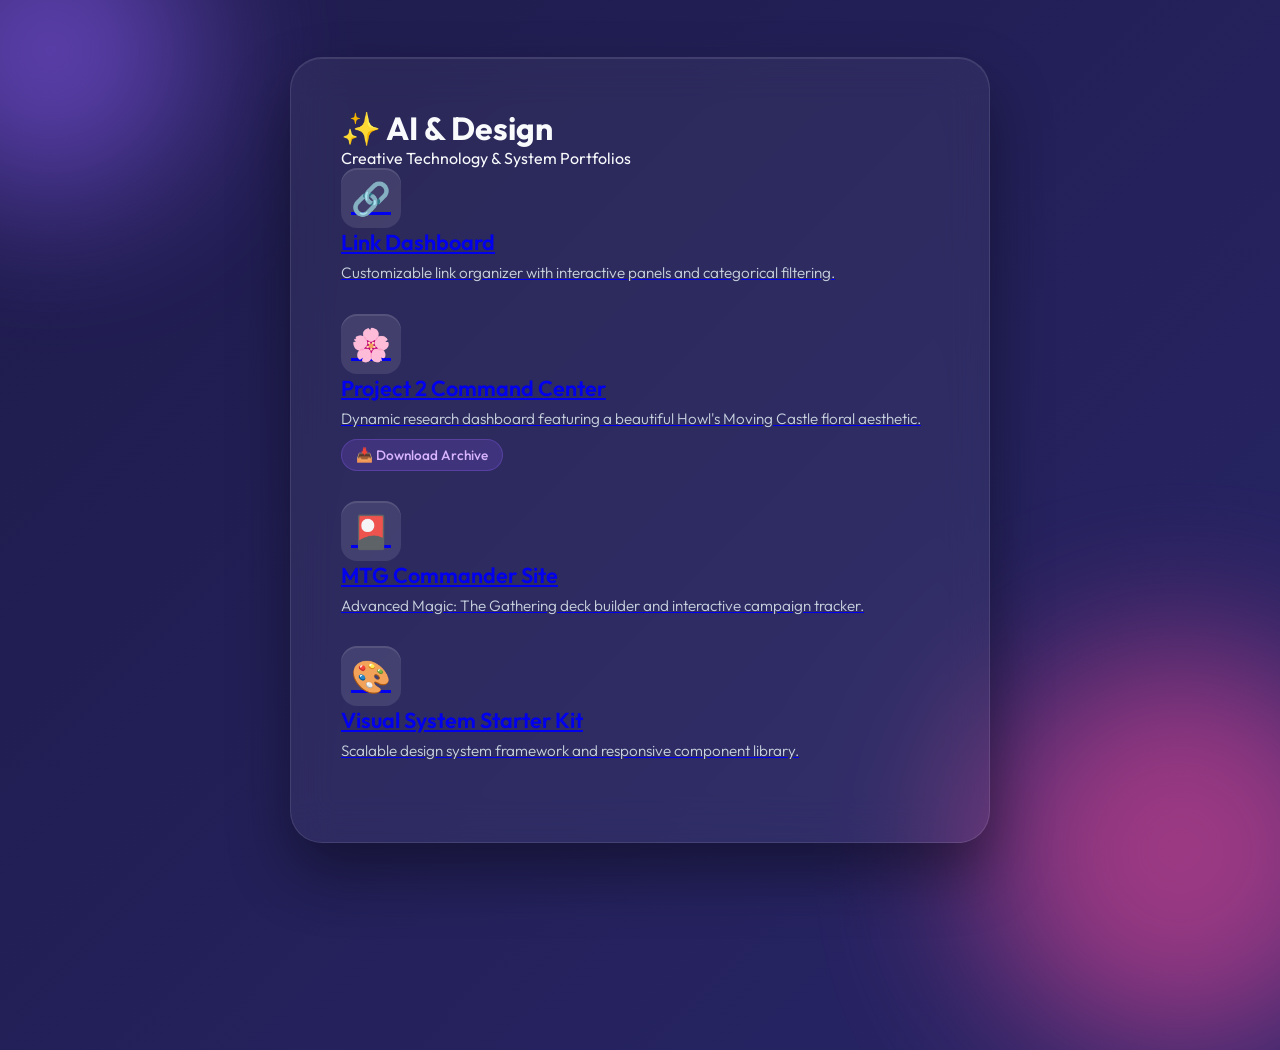
==== commit 076d156d: "feat: redesign portfolio index and add project 2 zip download" ====
--- a/index.html
+++ b/index.html
@@ -3,11 +3,23 @@
 <head>
     <meta charset="UTF-8">
     <meta name="viewport" content="width=device-width, initial-scale=1.0">
-    <title>AI & Design Projects</title>
+    <title>AI & Design Projects | Portfolio</title>
+    <!-- Modern typography -->
     <link rel="preconnect" href="https://fonts.googleapis.com">
     <link rel="preconnect" href="https://fonts.gstatic.com" crossorigin>
-    <link href="https://fonts.googleapis.com/css2?family=Quicksand:wght@500;600;700&display=swap" rel="stylesheet">
+    <link href="https://fonts.googleapis.com/css2?family=Outfit:wght@300;400;600;700&display=swap" rel="stylesheet">
     <style>
+        :root {
+            --bg-gradient-1: #1e1b4b;
+            --bg-gradient-2: #312e81;
+            --bg-gradient-3: #4c1d95;
+            --accent-glow: rgba(139, 92, 246, 0.4);
+            --card-bg: rgba(255, 255, 255, 0.05);
+            --card-border: rgba(255, 255, 255, 0.1);
+            --text-primary: #f8fafc;
+            --text-secondary: #cbd5e1;
+        }
+
         * {
             margin: 0;
             padding: 0;
@@ -15,104 +27,201 @@
         }
 
         body {
-            font-family: 'Quicksand', sans-serif;
-            background: linear-gradient(135deg, #667eea 0%, #764ba2 100%);
+            font-family: 'Outfit', sans-serif;
+            background: linear-gradient(135deg, var(--bg-gradient-1), var(--bg-gradient-2), var(--bg-gradient-3));
+            background-size: 400% 400%;
+            animation: gradientBG 15s ease infinite;
             min-height: 100vh;
             display: flex;
             align-items: center;
             justify-content: center;
-            padding: 20px;
+            padding: 40px 20px;
+            color: var(--text-primary);
+            overflow-x: hidden;
+        }
+
+        @keyframes gradientBG {
+            0% { background-position: 0% 50%; }
+            50% { background-position: 100% 50%; }
+            100% { background-position: 0% 50%; }
+        }
+
+        /* Magical Orbs Background */
+        .orb {
+            position: absolute;
+            border-radius: 50%;
+            filter: blur(80px);
+            z-index: 0;
+            opacity: 0.6;
+        }
+        .orb-1 { width: 300px; height: 300px; background: #8b5cf6; top: -100px; left: -100px; animation: float 8s ease-in-out infinite; }
+        .orb-2 { width: 400px; height: 400px; background: #ec4899; bottom: -150px; right: -100px; animation: float 12s ease-in-out infinite reverse; }
+
+        @keyframes float {
+            0%, 100% { transform: translateY(0) scale(1); }
+            50% { transform: translateY(-30px) scale(1.05); }
         }
 
         .container {
-            background: rgba(255, 255, 255, 0.95);
-            border-radius: 20px;
-            padding: 40px;
-            max-width: 600px;
+            position: relative;
+            z-index: 10;
+            background: var(--card-bg);
+            backdrop-filter: blur(20px);
+            -webkit-backdrop-filter: blur(20px);
+            border: 1px solid var(--card-border);
+            border-radius: 32px;
+            padding: 50px;
+            max-width: 700px;
             width: 100%;
-            box-shadow: 0 20px 60px rgba(0, 0, 0, 0.3);
-        }
-
-        h1 {
-            text-align: center;
-            color: #667eea;
-            margin-bottom: 10px;
-            font-size: 2.5em;
-        }
-
-        .subtitle {
-            text-align: center;
-            color: #666;
-            margin-bottom: 40px;
-            font-size: 1.1em;
-        }
-
-        .projects {
+            box-shadow: 0 30px 60px rgba(0, 0, 0, 0.4), inset 0 1px 0 rgba(255,255,255,0.1);
+            animation: fadeInUp 1s cubic-bezier(0.16, 1, 0.3, 1) forwards;
+            opacity: 0;
+            transform: translateY(30px);
+        }
+
+        @keyframes fadeInUp {
+            to { opacity: 1; transform: translateY(0); }
+        }
+
+
+
+        .project-link::before {
+            content: '';
+            position: absolute;
+            top: 0; left: 0; right: 0; bottom: 0;
+            background: linear-gradient(135deg, rgba(255,255,255,0.1) 0%, rgba(255,255,255,0) 100%);
+            opacity: 0;
+            transition: opacity 0.4s ease;
+        }
+
+        .project-link:hover {
+            transform: translateY(-5px) scale(1.02);
+            background: rgba(255, 255, 255, 0.08);
+            border-color: rgba(255, 255, 255, 0.15);
+            box-shadow: 0 15px 30px rgba(0,0,0,0.2), 0 0 20px var(--accent-glow);
+        }
+
+        .project-link:hover::before {
+            opacity: 1;
+        }
+
+        .emoji-wrapper {
+            background: rgba(255,255,255,0.1);
+            width: 60px;
+            height: 60px;
+            border-radius: 16px;
             display: flex;
-            flex-direction: column;
-            gap: 15px;
-        }
-
-        .project-link {
+            align-items: center;
+            justify-content: center;
+            font-size: 2rem;
+            margin-right: 20px;
+            transition: transform 0.4s ease;
+            box-shadow: inset 0 2px 0 rgba(255,255,255,0.1);
+        }
+
+        .project-link:hover .emoji-wrapper {
+            transform: scale(1.1) rotate(5deg);
+        }
+
+        .text-wrapper {
+            flex-grow: 1;
+        }
+
+        .project-title {
+            font-size: 1.35rem;
+            font-weight: 600;
+            margin-bottom: 6px;
             display: block;
-            padding: 20px 25px;
-            background: linear-gradient(135deg, #667eea 0%, #764ba2 100%);
-            color: white;
-            text-decoration: none;
-            border-radius: 12px;
-            font-size: 1.2em;
-            font-weight: 600;
-            transition: transform 0.2s, box-shadow 0.2s;
-            box-shadow: 0 4px 15px rgba(102, 126, 234, 0.4);
-        }
-
-        .project-link:hover {
-            transform: translateY(-3px);
-            box-shadow: 0 6px 20px rgba(102, 126, 234, 0.6);
-        }
-
-        .project-link .emoji {
-            margin-right: 10px;
-            font-size: 1.2em;
         }
 
         .project-description {
             display: block;
-            font-size: 0.85em;
-            margin-top: 5px;
-            opacity: 0.9;
-            font-weight: 400;
+            font-size: 0.95rem;
+            color: var(--text-secondary);
+            font-weight: 300;
+            line-height: 1.4;
+        }
+
+        .arrow {
+            opacity: 0;
+            transform: translateX(-10px);
+            transition: all 0.4s ease;
+            font-size: 1.5rem;
+            color: var(--text-secondary);
+        }
+
+        .project-link:hover .arrow {
+            opacity: 1;
+            transform: translateX(0);
+        }
+
+        /* Download Zip Button styles for Project 2 */
+        .download-action {
+            display: inline-flex;
+            align-items: center;
+            margin-top: 10px;
+            padding: 6px 14px;
+            background: rgba(139, 92, 246, 0.2);
+            color: #d8b4fe;
+            border-radius: 20px;
+            font-size: 0.85rem;
+            font-weight: 500;
+            text-decoration: none;
+            transition: background 0.2s ease;
+            border: 1px solid rgba(139, 92, 246, 0.3);
+            pointer-events: auto; /* Enable clicks separate from exactly the main link */
+        }
+        
+        .download-action:hover {
+            background: rgba(139, 92, 246, 0.4);
+            color: #fff;
         }
     </style>
 </head>
 <body>
+    <div class="orb orb-1"></div>
+    <div class="orb orb-2"></div>
+
     <div class="container">
         <h1>✨ AI & Design</h1>
-        <p class="subtitle">Project Portfolio</p>
+        <p class="subtitle">Creative Technology & System Portfolios</p>
         
         <div class="projects">
             <a href="Link Site/dashboard/index.html" class="project-link">
-                <span class="emoji">🔗</span>
-                <span>Link Dashboard</span>
-                <span class="project-description">Customizable link organizer with panels and categories</span>
+                <div class="emoji-wrapper">🔗</div>
+                <div class="text-wrapper">
+                    <span class="project-title">Link Dashboard</span>
+                    <span class="project-description">Customizable link organizer with interactive panels and categorical filtering.</span>
+                </div>
+                <div class="arrow">→</div>
             </a>
             
             <a href="project2-dashboard/index.html" class="project-link">
-                <span class="emoji">🌸</span>
-                <span>Project 2 Command Center</span>
-                <span class="project-description">Research dashboard with Howl's Moving Castle theme</span>
+                <div class="emoji-wrapper">🌸</div>
+                <div class="text-wrapper">
+                    <span class="project-title">Project 2 Command Center</span>
+                    <span class="project-description">Dynamic research dashboard featuring a beautiful Howl's Moving Castle floral aesthetic.</span>
+                    <object><a href="Project2-Command-Center.zip" download class="download-action">📥 Download Archive</a></object>
+                </div>
+                <div class="arrow">→</div>
             </a>
             
             <a href="MTG site /mtg-js-blueprint/index.html" class="project-link">
-                <span class="emoji">🎴</span>
-                <span>MTG Commander Site</span>
-                <span class="project-description">Magic: The Gathering deck builder and tracker</span>
+                <div class="emoji-wrapper">🎴</div>
+                <div class="text-wrapper">
+                    <span class="project-title">MTG Commander Site</span>
+                    <span class="project-description">Advanced Magic: The Gathering deck builder and interactive campaign tracker.</span>
+                </div>
+                <div class="arrow">→</div>
             </a>
             
             <a href="visual-system-starter-kit/index.html" class="project-link">
-                <span class="emoji">🎨</span>
-                <span>Visual System Starter Kit</span>
-                <span class="project-description">Design system and component library</span>
+                <div class="emoji-wrapper">🎨</div>
+                <div class="text-wrapper">
+                    <span class="project-title">Visual System Starter Kit</span>
+                    <span class="project-description">Scalable design system framework and responsive component library.</span>
+                </div>
+                <div class="arrow">→</div>
             </a>
         </div>
     </div>
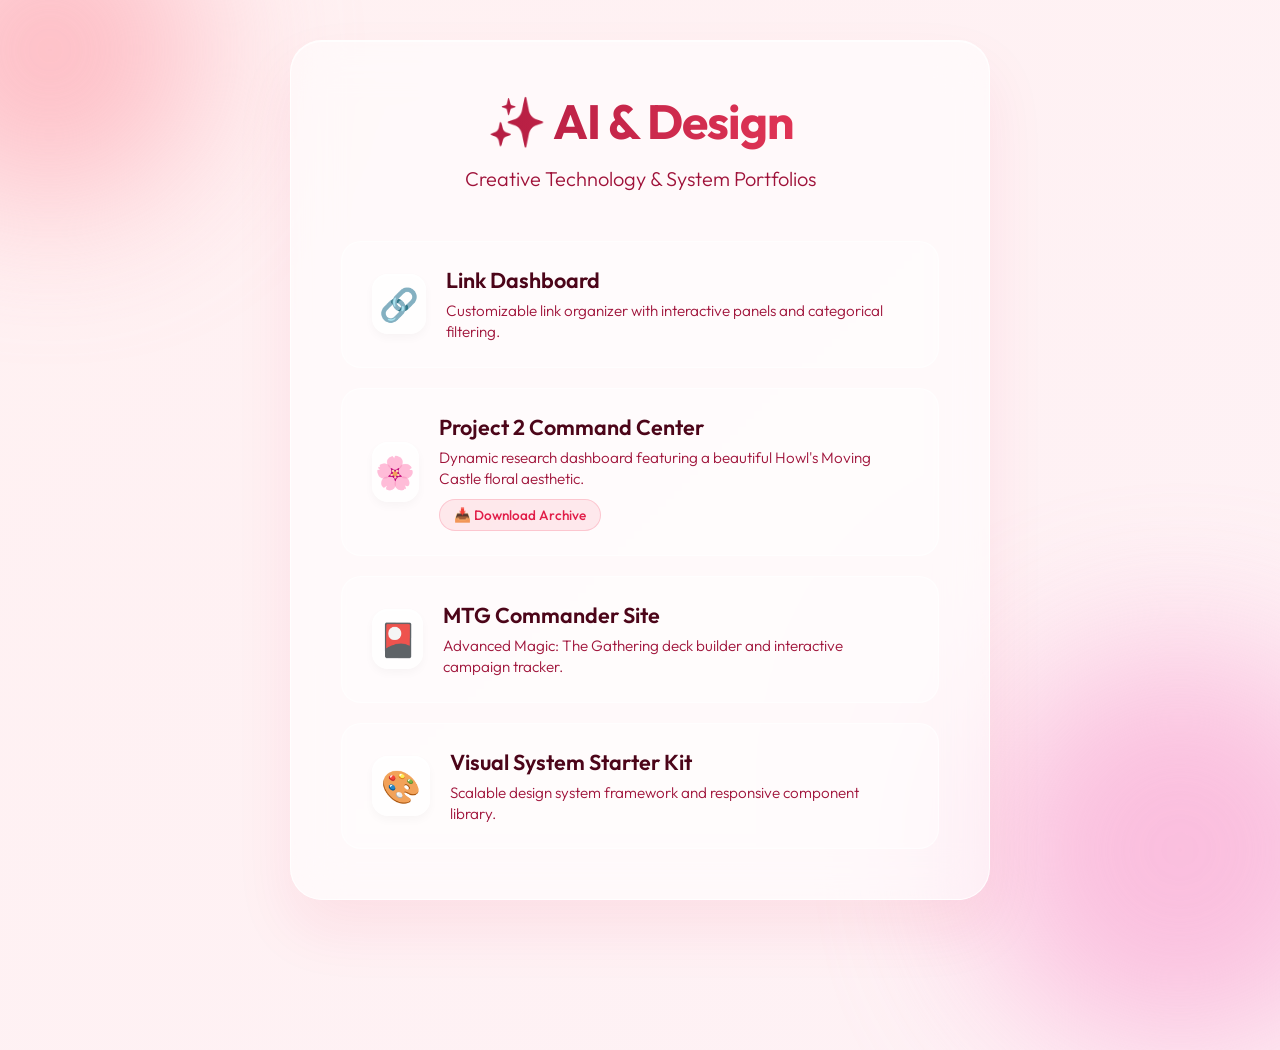
==== commit 6db89521: "style: update portfolio to premium feminine pink aesthetic" ====
--- a/index.html
+++ b/index.html
@@ -10,14 +10,14 @@
     <link href="https://fonts.googleapis.com/css2?family=Outfit:wght@300;400;600;700&display=swap" rel="stylesheet">
     <style>
         :root {
-            --bg-gradient-1: #1e1b4b;
-            --bg-gradient-2: #312e81;
-            --bg-gradient-3: #4c1d95;
-            --accent-glow: rgba(139, 92, 246, 0.4);
-            --card-bg: rgba(255, 255, 255, 0.05);
-            --card-border: rgba(255, 255, 255, 0.1);
-            --text-primary: #f8fafc;
-            --text-secondary: #cbd5e1;
+            --bg-gradient-1: #fff1f2; /* Soft rose */
+            --bg-gradient-2: #fdf2f8; /* Soft pink */
+            --bg-gradient-3: #ffe4e6; /* Warm blush */
+            --accent-glow: rgba(251, 113, 133, 0.4);
+            --card-bg: rgba(255, 255, 255, 0.55); /* Frosted glass */
+            --card-border: rgba(255, 255, 255, 0.8);
+            --text-primary: #4c0519; /* Deep rose/burgundy */
+            --text-secondary: #9f1239; /* Muted rose */
         }
 
         * {
@@ -52,10 +52,10 @@
             border-radius: 50%;
             filter: blur(80px);
             z-index: 0;
-            opacity: 0.6;
-        }
-        .orb-1 { width: 300px; height: 300px; background: #8b5cf6; top: -100px; left: -100px; animation: float 8s ease-in-out infinite; }
-        .orb-2 { width: 400px; height: 400px; background: #ec4899; bottom: -150px; right: -100px; animation: float 12s ease-in-out infinite reverse; }
+            opacity: 0.7;
+        }
+        .orb-1 { width: 300px; height: 300px; background: #fda4af; top: -100px; left: -100px; animation: float 8s ease-in-out infinite; }
+        .orb-2 { width: 400px; height: 400px; background: #f9a8d4; bottom: -150px; right: -100px; animation: float 12s ease-in-out infinite reverse; }
 
         @keyframes float {
             0%, 100% { transform: translateY(0) scale(1); }
@@ -66,14 +66,14 @@
             position: relative;
             z-index: 10;
             background: var(--card-bg);
-            backdrop-filter: blur(20px);
-            -webkit-backdrop-filter: blur(20px);
+            backdrop-filter: blur(24px);
+            -webkit-backdrop-filter: blur(24px);
             border: 1px solid var(--card-border);
             border-radius: 32px;
             padding: 50px;
             max-width: 700px;
             width: 100%;
-            box-shadow: 0 30px 60px rgba(0, 0, 0, 0.4), inset 0 1px 0 rgba(255,255,255,0.1);
+            box-shadow: 0 30px 60px rgba(225, 29, 72, 0.08), inset 0 1px 0 rgba(255,255,255,0.8);
             animation: fadeInUp 1s cubic-bezier(0.16, 1, 0.3, 1) forwards;
             opacity: 0;
             transform: translateY(30px);
@@ -83,22 +83,60 @@
             to { opacity: 1; transform: translateY(0); }
         }
 
-
+        h1 {
+            text-align: center;
+            font-weight: 700;
+            font-size: 3rem;
+            letter-spacing: -0.02em;
+            margin-bottom: 15px;
+            background: linear-gradient(to right, #9f1239, #f43f5e);
+            -webkit-background-clip: text;
+            background-clip: text;
+            -webkit-text-fill-color: transparent;
+        }
+
+        .subtitle {
+            text-align: center;
+            color: var(--text-secondary);
+            margin-bottom: 50px;
+            font-size: 1.25rem;
+            font-weight: 300;
+        }
+
+        .projects {
+            display: grid;
+            grid-template-columns: 1fr;
+            gap: 20px;
+        }
+
+        .project-link {
+            display: flex;
+            align-items: center;
+            padding: 24px 30px;
+            background: rgba(255, 255, 255, 0.4);
+            border: 1px solid rgba(255, 255, 255, 0.6);
+            color: var(--text-primary);
+            text-decoration: none;
+            border-radius: 20px;
+            transition: all 0.4s cubic-bezier(0.16, 1, 0.3, 1);
+            position: relative;
+            overflow: hidden;
+        }
 
         .project-link::before {
             content: '';
             position: absolute;
             top: 0; left: 0; right: 0; bottom: 0;
-            background: linear-gradient(135deg, rgba(255,255,255,0.1) 0%, rgba(255,255,255,0) 100%);
+            background: linear-gradient(135deg, rgba(255,255,255,0.8) 0%, rgba(255,255,255,0) 100%);
             opacity: 0;
             transition: opacity 0.4s ease;
         }
 
         .project-link:hover {
             transform: translateY(-5px) scale(1.02);
-            background: rgba(255, 255, 255, 0.08);
-            border-color: rgba(255, 255, 255, 0.15);
-            box-shadow: 0 15px 30px rgba(0,0,0,0.2), 0 0 20px var(--accent-glow);
+            background: rgba(255, 255, 255, 0.7);
+            border-color: rgba(255, 255, 255, 0.9);
+            box-shadow: 0 15px 30px rgba(225, 29, 72, 0.1), 0 0 20px var(--accent-glow);
         }
 
         .project-link:hover::before {
@@ -106,7 +144,7 @@
         }
 
         .emoji-wrapper {
-            background: rgba(255,255,255,0.1);
+            background: rgba(255,255,255,0.7);
             width: 60px;
             height: 60px;
             border-radius: 16px;
@@ -116,7 +154,7 @@
             font-size: 2rem;
             margin-right: 20px;
             transition: transform 0.4s ease;
-            box-shadow: inset 0 2px 0 rgba(255,255,255,0.1);
+            box-shadow: inset 0 2px 0 rgba(255,255,255,0.8), 0 4px 10px rgba(0,0,0,0.03);
         }
 
         .project-link:hover .emoji-wrapper {
@@ -161,20 +199,20 @@
             align-items: center;
             margin-top: 10px;
             padding: 6px 14px;
-            background: rgba(139, 92, 246, 0.2);
-            color: #d8b4fe;
+            background: rgba(244, 63, 94, 0.1);
+            color: #e11d48;
             border-radius: 20px;
             font-size: 0.85rem;
             font-weight: 500;
             text-decoration: none;
             transition: background 0.2s ease;
-            border: 1px solid rgba(139, 92, 246, 0.3);
+            border: 1px solid rgba(244, 63, 94, 0.2);
             pointer-events: auto; /* Enable clicks separate from exactly the main link */
         }
         
         .download-action:hover {
-            background: rgba(139, 92, 246, 0.4);
-            color: #fff;
+            background: rgba(244, 63, 94, 0.2);
+            color: #be123c;
         }
     </style>
 </head>
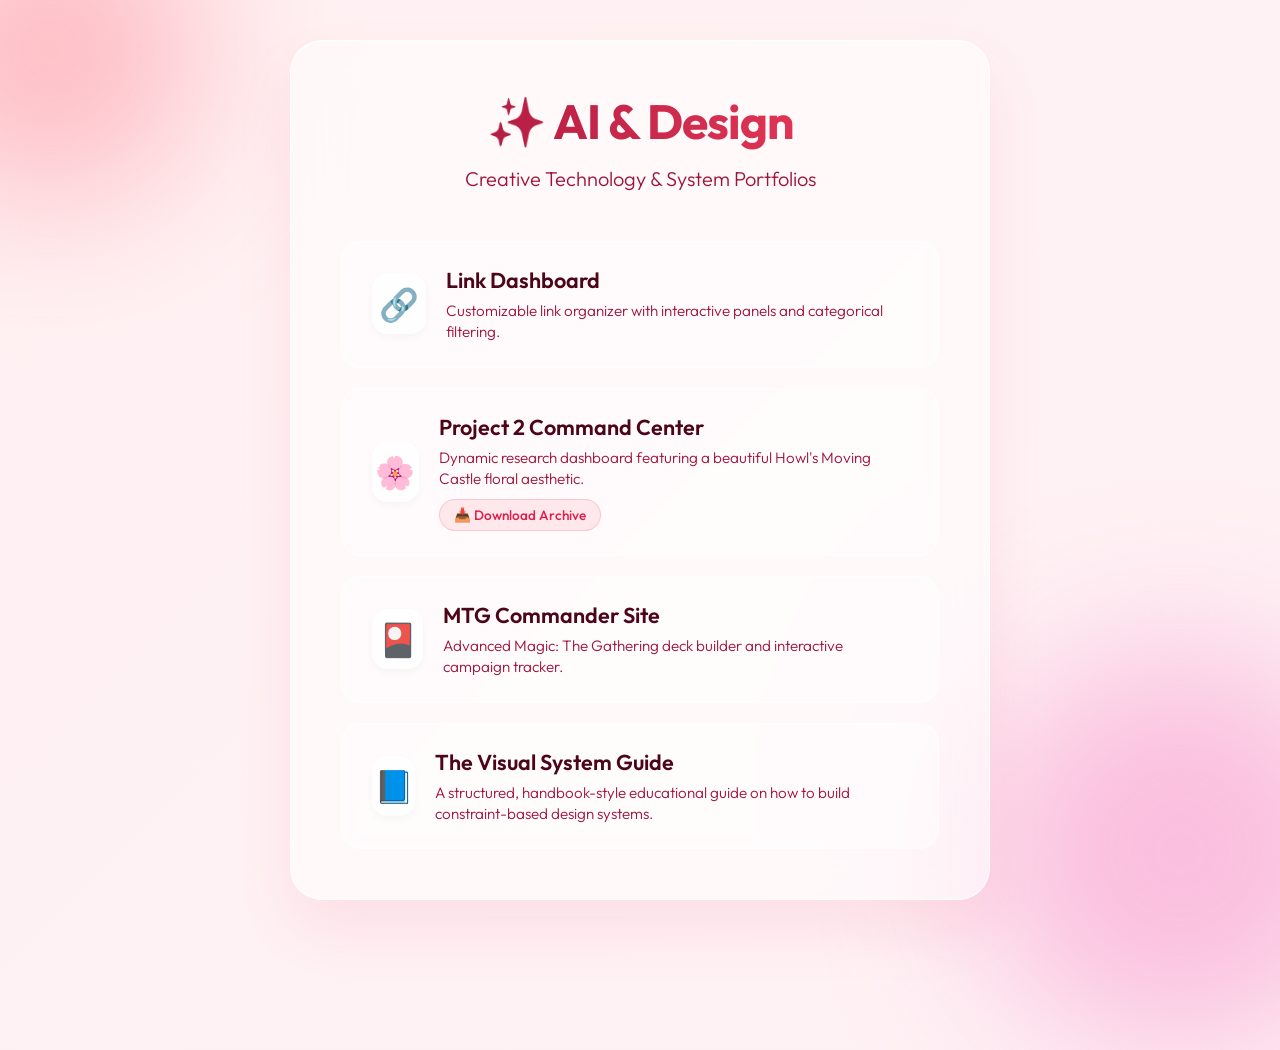
==== commit 9e9389f4: "Add whimsical Visual System Guide with GSAP and custom research" ====
--- a/index.html
+++ b/index.html
@@ -253,11 +253,11 @@
                 <div class="arrow">→</div>
             </a>
             
-            <a href="visual-system-starter-kit/index.html" class="project-link">
-                <div class="emoji-wrapper">🎨</div>
-                <div class="text-wrapper">
-                    <span class="project-title">Visual System Starter Kit</span>
-                    <span class="project-description">Scalable design system framework and responsive component library.</span>
+            <a href="visual-system-guide/index.html" class="project-link">
+                <div class="emoji-wrapper">📘</div>
+                <div class="text-wrapper">
+                    <span class="project-title">The Visual System Guide</span>
+                    <span class="project-description">A structured, handbook-style educational guide on how to build constraint-based design systems.</span>
                 </div>
                 <div class="arrow">→</div>
             </a>
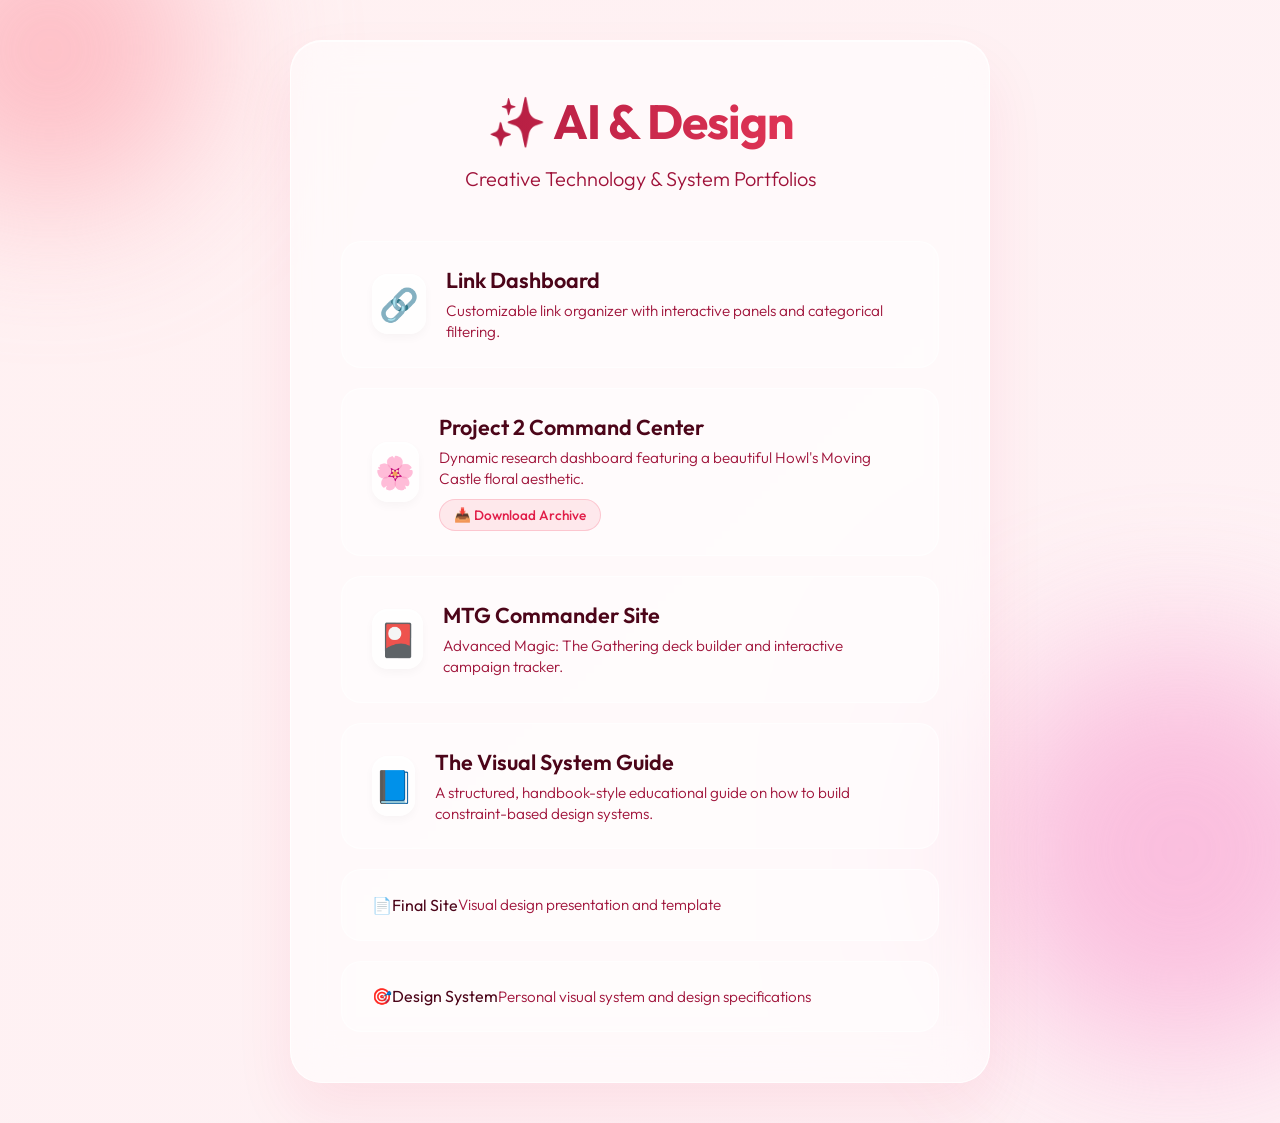
==== commit 9ca9160b: "Add Design System and Final Site projects to portfolio index" ====
--- a/index.html
+++ b/index.html
@@ -261,6 +261,18 @@
                 </div>
                 <div class="arrow">→</div>
             </a>
+            
+            <a href="final site/index.html" class="project-link">
+                <span class="emoji">📄</span>
+                <span>Final Site</span>
+                <span class="project-description">Visual design presentation and template</span>
+            </a>
+            
+            <a href="Design System/index.html" class="project-link">
+                <span class="emoji">🎯</span>
+                <span>Design System</span>
+                <span class="project-description">Personal visual system and design specifications</span>
+            </a>
         </div>
     </div>
 </body>
